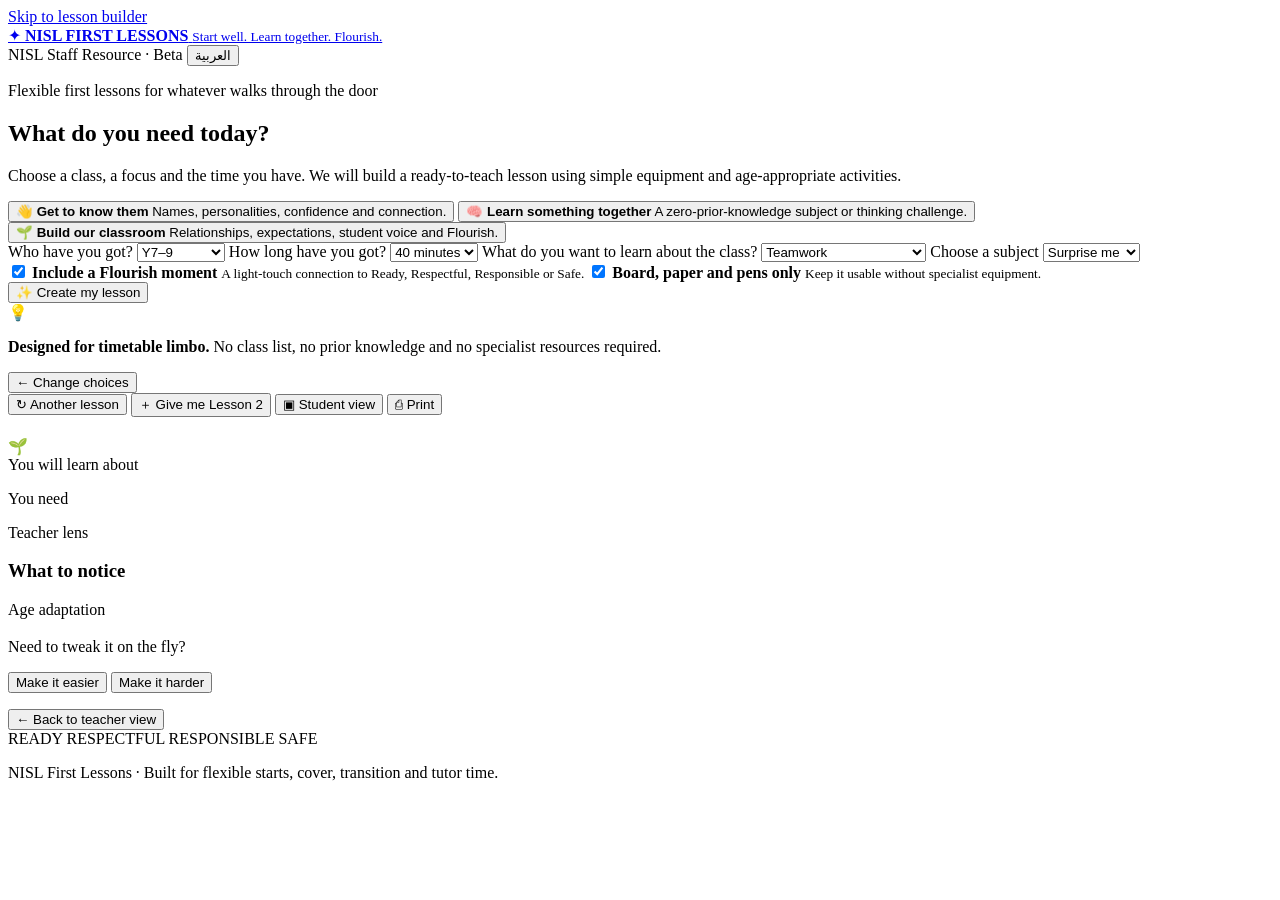
==== index.html @ 412b0eb3 "Build NISL First Lessons MVP shell" ====
<!doctype html>
<html lang="en" dir="ltr">
<head>
  <meta charset="utf-8" />
  <meta name="viewport" content="width=device-width, initial-scale=1" />
  <meta name="theme-color" content="#0b5a36" />
  <meta name="description" content="NISL First Lessons: flexible, age-differentiated icebreakers, subject challenges and Flourish classroom culture activities." />
  <title>NISL First Lessons</title>
  <link rel="stylesheet" href="styles.css" />
</head>
<body>
  <a class="skip-link" href="#main">Skip to lesson builder</a>

  <header class="site-header">
    <div class="rainbow-strip" aria-hidden="true"></div>
    <div class="header-inner">
      <a href="#" class="brand" aria-label="NISL First Lessons home">
        <span class="brand-mark" aria-hidden="true">
          <span class="brand-tree">✦</span>
        </span>
        <span class="brand-copy">
          <strong>NISL FIRST LESSONS</strong>
          <small data-i18n="brandTag">Start well. Learn together. Flourish.</small>
        </span>
      </a>
      <div class="header-actions">
        <span class="beta-pill" data-i18n="beta">NISL Staff Resource · Beta</span>
        <button class="language-toggle" id="languageToggle" type="button" aria-label="Switch language">
          <span class="language-en">العربية</span>
          <span class="language-ar" hidden>English</span>
        </button>
      </div>
    </div>
  </header>

  <main id="main">
    <section class="hero" id="builder">
      <div class="hero-copy">
        <p class="eyebrow" data-i18n="eyebrow">Flexible first lessons for whatever walks through the door</p>
        <h1 data-i18n="heroTitle">What do you need today?</h1>
        <p class="hero-intro" data-i18n="heroIntro">Choose a class, a focus and the time you have. We will build a ready-to-teach lesson using simple equipment and age-appropriate activities.</p>
      </div>

      <div class="pathway-grid" role="group" aria-label="Lesson pathway">
        <button class="pathway-card active" type="button" data-pathway="know">
          <span class="pathway-icon" aria-hidden="true">👋</span>
          <strong data-i18n="pathKnowTitle">Get to know them</strong>
          <span data-i18n="pathKnowText">Names, personalities, confidence and connection.</span>
        </button>
        <button class="pathway-card" type="button" data-pathway="learn">
          <span class="pathway-icon" aria-hidden="true">🧠</span>
          <strong data-i18n="pathLearnTitle">Learn something together</strong>
          <span data-i18n="pathLearnText">A zero-prior-knowledge subject or thinking challenge.</span>
        </button>
        <button class="pathway-card" type="button" data-pathway="culture">
          <span class="pathway-icon" aria-hidden="true">🌱</span>
          <strong data-i18n="pathCultureTitle">Build our classroom</strong>
          <span data-i18n="pathCultureText">Relationships, expectations, student voice and Flourish.</span>
        </button>
      </div>

      <form class="builder-card" id="lessonForm">
        <input type="hidden" id="pathway" value="know" />
        <div class="form-grid">
          <label class="field">
            <span data-i18n="ageLabel">Who have you got?</span>
            <select id="age" required>
              <option value="eyfs">KG / EYFS</option>
              <option value="y1-2">Y1–2</option>
              <option value="y3-4">Y3–4</option>
              <option value="y5-6">Y5–6</option>
              <option value="y7-9" selected>Y7–9</option>
              <option value="y10-12">Y10–12</option>
            </select>
          </label>

          <label class="field">
            <span data-i18n="timeLabel">How long have you got?</span>
            <select id="duration" required>
              <option value="20">20 <span data-i18n="minutes">minutes</span></option>
              <option value="40" selected>40 <span data-i18n="minutes">minutes</span></option>
              <option value="60">60 <span data-i18n="minutes">minutes</span></option>
              <option value="80">80 <span data-i18n="minutes">minutes</span></option>
            </select>
          </label>

          <label class="field" id="focusField">
            <span data-i18n="focusLabel">What do you want to learn about the class?</span>
            <select id="focus">
              <option value="names" data-i18n-option="focusNames">Names</option>
              <option value="personalities" data-i18n-option="focusPersonalities">Personalities</option>
              <option value="confidence" data-i18n-option="focusConfidence">Confidence</option>
              <option value="teamwork" data-i18n-option="focusTeamwork" selected>Teamwork</option>
              <option value="communication" data-i18n-option="focusCommunication">Communication</option>
              <option value="subject-confidence" data-i18n-option="focusSubjectConfidence">Subject confidence</option>
              <option value="creativity" data-i18n-option="focusCreativity">Creativity</option>
              <option value="expectations" data-i18n-option="focusExpectations">Classroom expectations</option>
            </select>
          </label>

          <label class="field hidden" id="subjectField">
            <span data-i18n="subjectLabel">Choose a subject</span>
            <select id="subject">
              <option value="surprise" data-i18n-option="subjectSurprise">Surprise me</option>
              <option value="english">English</option>
              <option value="maths">Maths</option>
              <option value="science">Science</option>
              <option value="humanities">Humanities</option>
              <option value="computing">Computing</option>
              <option value="languages">Languages</option>
              <option value="art">Art & Design</option>
              <option value="pe">PE</option>
            </select>
          </label>
        </div>

        <div class="builder-options">
          <label class="check-option">
            <input type="checkbox" id="flourishToggle" checked />
            <span>
              <strong data-i18n="flourishLabel">Include a Flourish moment</strong>
              <small data-i18n="flourishHelp">A light-touch connection to Ready, Respectful, Responsible or Safe.</small>
            </span>
          </label>
          <label class="check-option">
            <input type="checkbox" id="lowPrepToggle" checked />
            <span>
              <strong data-i18n="lowPrepLabel">Board, paper and pens only</strong>
              <small data-i18n="lowPrepHelp">Keep it usable without specialist equipment.</small>
            </span>
          </label>
        </div>

        <button class="primary-button generate-button" type="submit">
          <span aria-hidden="true">✨</span>
          <span data-i18n="createLesson">Create my lesson</span>
        </button>
      </form>

      <div class="quick-note">
        <span aria-hidden="true">💡</span>
        <p data-i18n="quickNote"><strong>Designed for timetable limbo.</strong> No class list, no prior knowledge and no specialist resources required.</p>
      </div>
    </section>

    <section class="result-section hidden" id="resultSection" aria-live="polite">
      <div class="result-toolbar no-print">
        <button type="button" class="ghost-button" id="backToBuilder">← <span data-i18n="changeChoices">Change choices</span></button>
        <div class="toolbar-actions">
          <button type="button" class="ghost-button" id="newLesson">↻ <span data-i18n="anotherLesson">Another lesson</span></button>
          <button type="button" class="ghost-button" id="lessonTwo">＋ <span data-i18n="lessonTwo">Give me Lesson 2</span></button>
          <button type="button" class="ghost-button" id="studentView">▣ <span data-i18n="studentView">Student view</span></button>
          <button type="button" class="ghost-button" id="printLesson">⎙ <span data-i18n="print">Print</span></button>
        </div>
      </div>

      <article class="lesson-sheet" id="lessonSheet">
        <header class="lesson-header">
          <div>
            <p class="lesson-kicker" id="lessonKicker"></p>
            <h2 id="lessonTitle"></h2>
            <p class="lesson-summary" id="lessonSummary"></p>
          </div>
          <div class="lesson-badge" aria-hidden="true">🌱</div>
        </header>

        <div class="lesson-meta" id="lessonMeta"></div>

        <section class="teacher-overview">
          <div>
            <span class="mini-label" data-i18n="learnAbout">You will learn about</span>
            <p id="lessonLearning"></p>
          </div>
          <div>
            <span class="mini-label" data-i18n="youNeed">You need</span>
            <p id="lessonEquipment"></p>
          </div>
        </section>

        <div class="lesson-stages" id="lessonStages"></div>

        <section class="adaptation-panel no-student-view" id="adaptationPanel">
          <div>
            <span class="mini-label" data-i18n="teacherLens">Teacher lens</span>
            <h3 data-i18n="whatToNotice">What to notice</h3>
            <p id="teacherLens"></p>
          </div>
          <div>
            <span class="mini-label" data-i18n="ageAdaptation">Age adaptation</span>
            <h3 id="ageAdaptationTitle"></h3>
            <p id="ageAdaptation"></p>
          </div>
        </section>

        <section class="adjust-panel no-print no-student-view">
          <p data-i18n="adjustPrompt">Need to tweak it on the fly?</p>
          <div>
            <button type="button" class="small-button" id="simplifyLesson" data-i18n="makeEasier">Make it easier</button>
            <button type="button" class="small-button" id="stretchLesson" data-i18n="makeHarder">Make it harder</button>
          </div>
          <p class="adjust-note hidden" id="adjustNote"></p>
        </section>
      </article>

      <button type="button" class="exit-student-view hidden no-print" id="exitStudentView">← <span data-i18n="teacherView">Back to teacher view</span></button>
    </section>
  </main>

  <footer class="site-footer no-print">
    <div class="footer-values" aria-label="Flourish values">
      <span class="ready">READY</span>
      <span class="respectful">RESPECTFUL</span>
      <span class="responsible">RESPONSIBLE</span>
      <span class="safe">SAFE</span>
    </div>
    <p>NISL First Lessons · <span data-i18n="footerText">Built for flexible starts, cover, transition and tutor time.</span></p>
  </footer>

  <script src="activities.js"></script>
  <script src="app.js"></script>
</body>
</html>
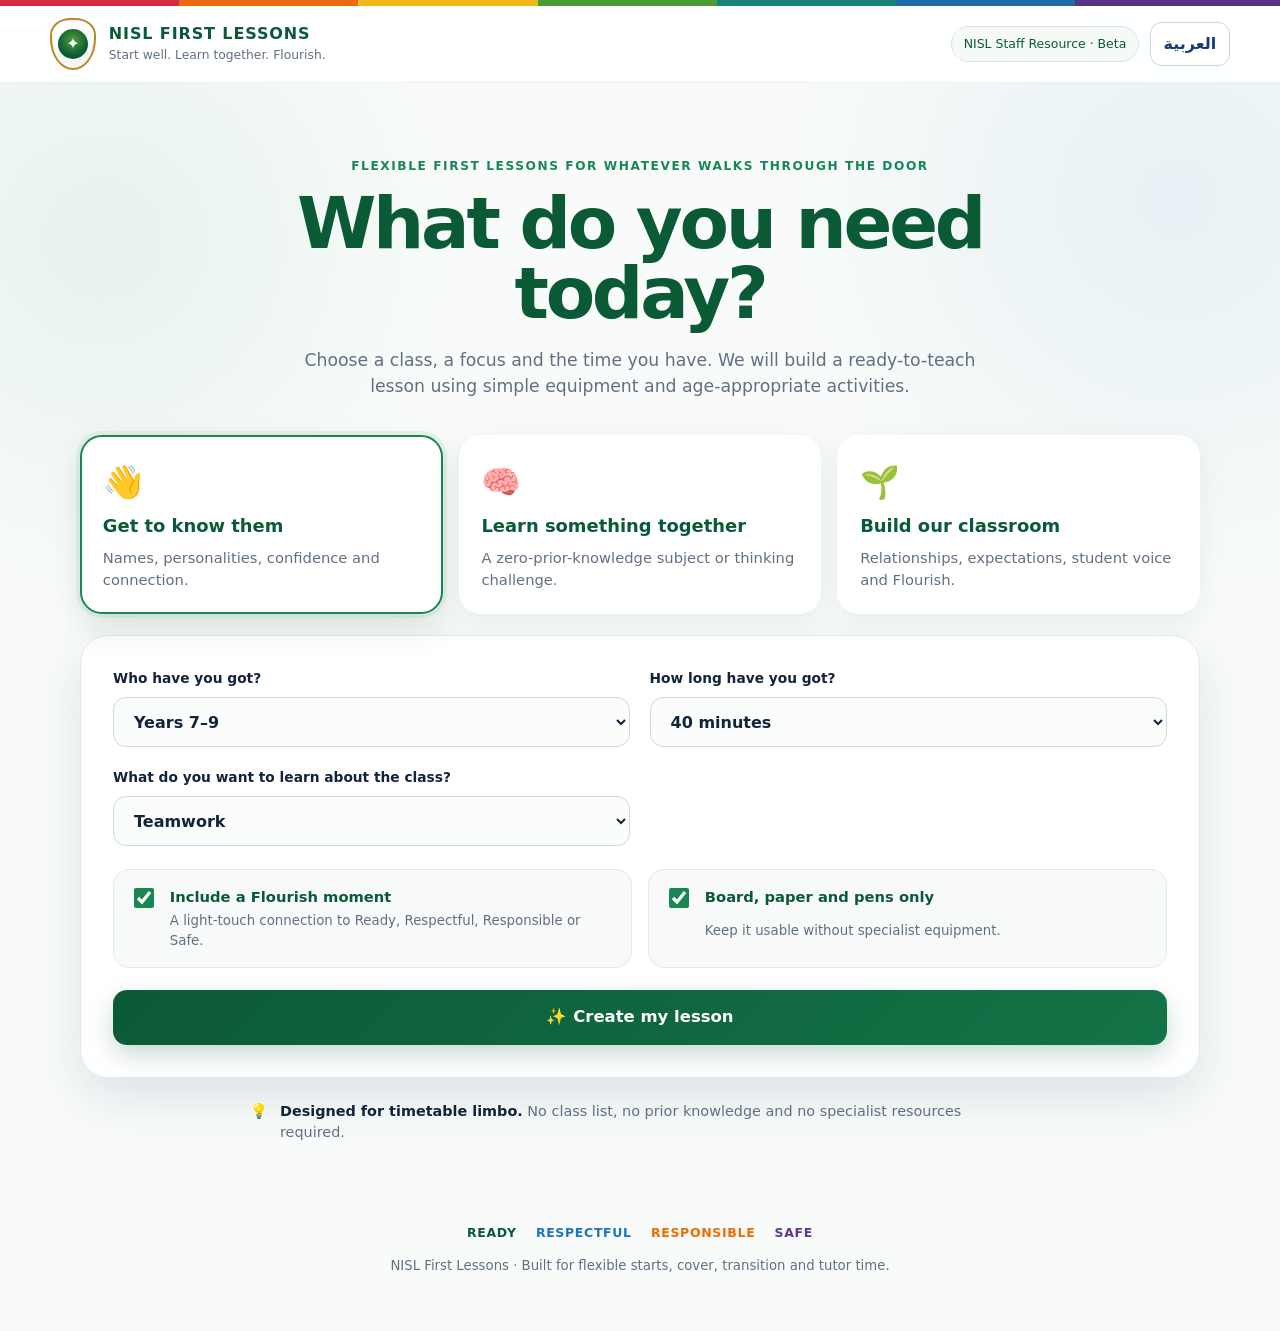
==== commit 9909c025: "Load expanded activity bank and tidy lesson builder markup" ====
--- a/index.html
+++ b/index.html
@@ -15,9 +15,7 @@
     <div class="rainbow-strip" aria-hidden="true"></div>
     <div class="header-inner">
       <a href="#" class="brand" aria-label="NISL First Lessons home">
-        <span class="brand-mark" aria-hidden="true">
-          <span class="brand-tree">✦</span>
-        </span>
+        <span class="brand-mark" aria-hidden="true"><span class="brand-tree">✦</span></span>
         <span class="brand-copy">
           <strong>NISL FIRST LESSONS</strong>
           <small data-i18n="brandTag">Start well. Learn together. Flourish.</small>
@@ -77,10 +75,10 @@
           <label class="field">
             <span data-i18n="timeLabel">How long have you got?</span>
             <select id="duration" required>
-              <option value="20">20 <span data-i18n="minutes">minutes</span></option>
-              <option value="40" selected>40 <span data-i18n="minutes">minutes</span></option>
-              <option value="60">60 <span data-i18n="minutes">minutes</span></option>
-              <option value="80">80 <span data-i18n="minutes">minutes</span></option>
+              <option value="20">20 minutes</option>
+              <option value="40" selected>40 minutes</option>
+              <option value="60">60 minutes</option>
+              <option value="80">80 minutes</option>
             </select>
           </label>
 
@@ -217,6 +215,7 @@
   </footer>
 
   <script src="activities.js"></script>
+  <script src="activities-extra.js"></script>
   <script src="app.js"></script>
 </body>
 </html>
--- a/styles.css
+++ b/styles.css
@@ -0,0 +1,491 @@
+:root {
+  --ink: #13243a;
+  --muted: #607083;
+  --paper: #ffffff;
+  --wash: #f4f8f5;
+  --green: #0b5a36;
+  --green-2: #198754;
+  --navy: #173b70;
+  --blue: #1d75bd;
+  --amber: #e7a614;
+  --orange: #ef6c00;
+  --red: #d73a49;
+  --purple: #62388d;
+  --safe: #5c3a91;
+  --line: #dce7df;
+  --shadow: 0 20px 50px rgba(23, 59, 112, 0.12);
+  --radius: 22px;
+}
+
+* { box-sizing: border-box; }
+html { scroll-behavior: smooth; }
+body {
+  margin: 0;
+  font-family: Inter, ui-sans-serif, system-ui, -apple-system, BlinkMacSystemFont, "Segoe UI", Arial, sans-serif;
+  color: var(--ink);
+  background:
+    radial-gradient(circle at 8% 18%, rgba(25,135,84,.08), transparent 22rem),
+    radial-gradient(circle at 92% 15%, rgba(29,117,189,.08), transparent 25rem),
+    #f8fbf9;
+  line-height: 1.5;
+}
+
+body[dir="rtl"] {
+  font-family: Tahoma, Arial, sans-serif;
+}
+
+button, select, input { font: inherit; }
+button { cursor: pointer; }
+button:focus-visible, select:focus-visible, input:focus-visible, a:focus-visible {
+  outline: 4px solid rgba(29,117,189,.28);
+  outline-offset: 3px;
+}
+
+.skip-link {
+  position: absolute;
+  left: -9999px;
+  top: 0;
+  z-index: 100;
+  background: var(--navy);
+  color: white;
+  padding: .8rem 1rem;
+  border-radius: 0 0 10px 0;
+}
+.skip-link:focus { left: 0; }
+
+.hidden { display: none !important; }
+
+.site-header {
+  background: rgba(255,255,255,.94);
+  backdrop-filter: blur(14px);
+  position: sticky;
+  top: 0;
+  z-index: 20;
+  border-bottom: 1px solid rgba(11,90,54,.08);
+}
+
+.rainbow-strip {
+  height: 6px;
+  background: linear-gradient(90deg,
+    #d72845 0 14%, #ed6a13 14% 28%, #efb819 28% 42%,
+    #4b9c34 42% 56%, #188477 56% 70%, #1e6baa 70% 84%, #573486 84% 100%);
+}
+
+.header-inner {
+  width: min(1180px, calc(100% - 2rem));
+  margin: 0 auto;
+  min-height: 76px;
+  display: flex;
+  align-items: center;
+  justify-content: space-between;
+  gap: 1rem;
+}
+
+.brand {
+  display: flex;
+  align-items: center;
+  gap: .8rem;
+  color: inherit;
+  text-decoration: none;
+}
+.brand-mark {
+  width: 46px;
+  height: 52px;
+  display: grid;
+  place-items: center;
+  border: 2px solid #b88a2c;
+  border-radius: 45% 45% 50% 50% / 32% 32% 60% 60%;
+  background: white;
+  box-shadow: inset 0 -8px 0 rgba(11,90,54,.05);
+}
+.brand-tree {
+  width: 30px;
+  height: 30px;
+  display: grid;
+  place-items: center;
+  border-radius: 50%;
+  color: white;
+  background: radial-gradient(circle at 50% 38%, #4f9f38, #0b5a36 65%);
+  font-size: 1rem;
+}
+.brand-copy { display: grid; line-height: 1.05; }
+.brand-copy strong { color: var(--green); letter-spacing: .055em; font-size: 1rem; }
+.brand-copy small { color: var(--muted); margin-top: .35rem; font-size: .77rem; }
+
+.header-actions { display: flex; align-items: center; gap: .7rem; }
+.beta-pill {
+  border: 1px solid #d9e6de;
+  padding: .45rem .7rem;
+  border-radius: 999px;
+  color: var(--green);
+  font-size: .78rem;
+  background: #f5faf7;
+}
+.language-toggle {
+  border: 1px solid #cad9d0;
+  background: white;
+  color: var(--navy);
+  padding: .55rem .8rem;
+  border-radius: 12px;
+  font-weight: 700;
+}
+.language-toggle:hover { background: #f3f7fb; }
+
+main { min-height: 75vh; }
+.hero {
+  width: min(1120px, calc(100% - 2rem));
+  margin: 0 auto;
+  padding: 4.6rem 0 3rem;
+}
+.hero-copy { max-width: 790px; margin: 0 auto 2.2rem; text-align: center; }
+.eyebrow {
+  margin: 0 0 .8rem;
+  text-transform: uppercase;
+  letter-spacing: .13em;
+  color: var(--green-2);
+  font-size: .76rem;
+  font-weight: 800;
+}
+.hero h1 {
+  margin: 0;
+  color: var(--green);
+  font-size: clamp(2.2rem, 6vw, 4.5rem);
+  line-height: .98;
+  letter-spacing: -.045em;
+}
+.hero-intro {
+  color: var(--muted);
+  font-size: 1.08rem;
+  max-width: 710px;
+  margin: 1.2rem auto 0;
+}
+
+.pathway-grid {
+  display: grid;
+  grid-template-columns: repeat(3, 1fr);
+  gap: 1rem;
+  margin: 2rem 0 1.3rem;
+}
+.pathway-card {
+  border: 2px solid transparent;
+  background: white;
+  border-radius: var(--radius);
+  padding: 1.3rem;
+  text-align: left;
+  min-height: 170px;
+  box-shadow: 0 8px 28px rgba(12,66,39,.07);
+  display: grid;
+  align-content: start;
+  gap: .45rem;
+  transition: transform .18s ease, border-color .18s ease, box-shadow .18s ease;
+}
+body[dir="rtl"] .pathway-card { text-align: right; }
+.pathway-card:hover { transform: translateY(-3px); box-shadow: 0 14px 32px rgba(12,66,39,.12); }
+.pathway-card.active { border-color: var(--green-2); box-shadow: 0 0 0 4px rgba(25,135,84,.08), 0 14px 32px rgba(12,66,39,.12); }
+.pathway-icon { font-size: 2rem; }
+.pathway-card strong { color: var(--green); font-size: 1.12rem; }
+.pathway-card span:last-child { color: var(--muted); font-size: .92rem; }
+
+.builder-card {
+  background: rgba(255,255,255,.97);
+  border: 1px solid #dfebe3;
+  border-radius: 28px;
+  padding: clamp(1.2rem, 3vw, 2rem);
+  box-shadow: var(--shadow);
+}
+.form-grid {
+  display: grid;
+  grid-template-columns: repeat(2, minmax(0, 1fr));
+  gap: 1.2rem;
+}
+.field { display: grid; gap: .55rem; color: var(--ink); font-weight: 760; }
+.field span { font-size: .86rem; }
+.field select {
+  width: 100%;
+  border: 1px solid #ccdcd2;
+  background: #fbfdfc;
+  padding: .85rem 1rem;
+  border-radius: 13px;
+  color: var(--ink);
+  min-height: 49px;
+}
+.builder-options {
+  display: grid;
+  grid-template-columns: repeat(2, 1fr);
+  gap: 1rem;
+  margin: 1.4rem 0;
+}
+.check-option {
+  display: flex;
+  gap: .8rem;
+  padding: 1rem;
+  border-radius: 16px;
+  background: #f7faf8;
+  border: 1px solid #e1ebe5;
+}
+.check-option input { width: 20px; height: 20px; accent-color: var(--green-2); margin-top: .15rem; flex: 0 0 auto; }
+.check-option span { display: grid; gap: .2rem; }
+.check-option strong { color: var(--green); font-size: .92rem; }
+.check-option small { color: var(--muted); }
+
+.primary-button {
+  border: 0;
+  background: linear-gradient(135deg, var(--green), #147347);
+  color: white;
+  padding: .95rem 1.25rem;
+  border-radius: 14px;
+  font-weight: 820;
+  box-shadow: 0 10px 25px rgba(11,90,54,.22);
+}
+.primary-button:hover { filter: brightness(1.06); transform: translateY(-1px); }
+.generate-button { width: 100%; font-size: 1.03rem; }
+
+.quick-note {
+  display: flex;
+  gap: .75rem;
+  align-items: flex-start;
+  max-width: 780px;
+  margin: 1.4rem auto 0;
+  color: var(--muted);
+  font-size: .9rem;
+}
+.quick-note p { margin: 0; }
+.quick-note strong { color: var(--ink); }
+
+.result-section {
+  width: min(1120px, calc(100% - 2rem));
+  margin: 0 auto;
+  padding: 2rem 0 4rem;
+}
+.result-toolbar {
+  display: flex;
+  justify-content: space-between;
+  gap: 1rem;
+  align-items: center;
+  margin-bottom: 1rem;
+  flex-wrap: wrap;
+}
+.toolbar-actions { display: flex; flex-wrap: wrap; gap: .55rem; }
+.ghost-button, .small-button {
+  border: 1px solid #cad9d0;
+  background: white;
+  color: var(--navy);
+  border-radius: 11px;
+  padding: .62rem .8rem;
+  font-weight: 730;
+}
+.ghost-button:hover, .small-button:hover { background: #f5f8f6; border-color: #a7c1b0; }
+
+.lesson-sheet {
+  background: white;
+  border: 1px solid #dfebe3;
+  border-radius: 28px;
+  overflow: hidden;
+  box-shadow: var(--shadow);
+}
+.lesson-sheet::before {
+  content: "";
+  display: block;
+  height: 8px;
+  background: linear-gradient(90deg,
+    #d72845 0 14%, #ed6a13 14% 28%, #efb819 28% 42%,
+    #4b9c34 42% 56%, #188477 56% 70%, #1e6baa 70% 84%, #573486 84% 100%);
+}
+.lesson-header {
+  display: flex;
+  justify-content: space-between;
+  gap: 1.2rem;
+  padding: clamp(1.4rem, 4vw, 2.5rem);
+  background: linear-gradient(135deg, #f7fbf8, #fff);
+  border-bottom: 1px solid #e4ece7;
+}
+.lesson-kicker {
+  margin: 0 0 .45rem;
+  color: var(--green-2);
+  text-transform: uppercase;
+  font-size: .75rem;
+  letter-spacing: .12em;
+  font-weight: 850;
+}
+.lesson-header h2 {
+  color: var(--green);
+  margin: 0;
+  font-size: clamp(2rem, 5vw, 3.7rem);
+  line-height: 1.02;
+  letter-spacing: -.035em;
+}
+.lesson-summary { color: var(--muted); max-width: 720px; margin: .8rem 0 0; font-size: 1.02rem; }
+.lesson-badge {
+  width: 66px;
+  height: 66px;
+  flex: 0 0 auto;
+  display: grid;
+  place-items: center;
+  background: #eaf5ee;
+  border-radius: 50%;
+  font-size: 2rem;
+}
+.lesson-meta {
+  display: flex;
+  gap: .55rem;
+  flex-wrap: wrap;
+  padding: 1rem clamp(1.4rem, 4vw, 2.5rem) 0;
+}
+.meta-pill {
+  border-radius: 999px;
+  background: #eef5f0;
+  color: var(--green);
+  padding: .42rem .68rem;
+  font-size: .8rem;
+  font-weight: 760;
+}
+.teacher-overview {
+  display: grid;
+  grid-template-columns: 1.2fr 1fr;
+  gap: 1rem;
+  padding: 1.25rem clamp(1.4rem, 4vw, 2.5rem);
+}
+.teacher-overview > div {
+  border: 1px solid #e0e9e3;
+  border-radius: 16px;
+  padding: 1rem;
+  background: #fbfdfc;
+}
+.mini-label {
+  display: block;
+  text-transform: uppercase;
+  color: var(--green-2);
+  letter-spacing: .1em;
+  font-size: .69rem;
+  font-weight: 850;
+  margin-bottom: .35rem;
+}
+.teacher-overview p { margin: 0; }
+
+.lesson-stages {
+  padding: .4rem clamp(1.4rem, 4vw, 2.5rem) 1.5rem;
+  display: grid;
+  gap: .85rem;
+}
+.stage-card {
+  border-radius: 18px;
+  border: 1px solid #dfe8e2;
+  padding: 1.1rem;
+  display: grid;
+  grid-template-columns: 78px 1fr;
+  gap: 1rem;
+  background: white;
+}
+.stage-time {
+  border-radius: 13px;
+  padding: .65rem .55rem;
+  background: var(--navy);
+  color: white;
+  text-align: center;
+  align-self: start;
+}
+.stage-time strong { display: block; font-size: 1.25rem; line-height: 1; }
+.stage-time span { font-size: .7rem; opacity: .82; }
+.stage-copy h3 { margin: 0 0 .35rem; color: var(--navy); font-size: 1.1rem; }
+.stage-copy p { margin: 0; color: #32445a; }
+.stage-card.flourish { border-color: #cfe5d5; background: #f4faf6; }
+.stage-card.flourish .stage-time { background: var(--green-2); }
+.stage-card.exit { border-color: #dfd8ef; background: #faf8fd; }
+.stage-card.exit .stage-time { background: var(--purple); }
+
+.adaptation-panel {
+  margin: 0 clamp(1.4rem, 4vw, 2.5rem) 1.3rem;
+  display: grid;
+  grid-template-columns: repeat(2, 1fr);
+  border-radius: 18px;
+  overflow: hidden;
+  border: 1px solid #dde7e1;
+}
+.adaptation-panel > div { padding: 1.1rem; }
+.adaptation-panel > div:first-child { background: #f3f8f5; }
+.adaptation-panel > div:last-child { background: #f5f7fb; }
+.adaptation-panel h3 { margin: 0 0 .35rem; color: var(--green); }
+.adaptation-panel p { margin: 0; color: var(--muted); }
+
+.adjust-panel {
+  margin: 0 clamp(1.4rem, 4vw, 2.5rem) 2rem;
+  border: 1px dashed #b9cec0;
+  border-radius: 15px;
+  padding: 1rem;
+  display: flex;
+  flex-wrap: wrap;
+  gap: .75rem;
+  align-items: center;
+  justify-content: space-between;
+}
+.adjust-panel p { margin: 0; color: var(--muted); }
+.adjust-panel > div { display: flex; gap: .5rem; }
+.adjust-note { flex-basis: 100%; color: var(--green) !important; font-weight: 690; }
+
+.student-mode .no-student-view { display: none !important; }
+.student-mode .lesson-header { min-height: 220px; align-items: center; }
+.student-mode .lesson-header h2 { font-size: clamp(2.5rem, 8vw, 5.8rem); }
+.student-mode .lesson-summary { font-size: 1.25rem; }
+.student-mode .teacher-overview { display: none; }
+.student-mode .lesson-meta { justify-content: center; }
+.student-mode .stage-card { grid-template-columns: 96px 1fr; padding: 1.5rem; }
+.student-mode .stage-copy h3 { font-size: 1.5rem; }
+.student-mode .stage-copy p { font-size: 1.15rem; }
+.exit-student-view { margin: 1rem auto 0; display: block; }
+
+.site-footer {
+  padding: 2rem 1rem 2.6rem;
+  text-align: center;
+  color: var(--muted);
+}
+.footer-values {
+  display: flex;
+  justify-content: center;
+  gap: 1.2rem;
+  flex-wrap: wrap;
+  font-size: .78rem;
+  font-weight: 900;
+  letter-spacing: .055em;
+}
+.ready { color: var(--green); }
+.respectful { color: var(--blue); }
+.responsible { color: var(--orange); }
+.safe { color: var(--purple); }
+.site-footer p { font-size: .83rem; }
+
+@media (max-width: 840px) {
+  .beta-pill { display: none; }
+  .pathway-grid { grid-template-columns: 1fr; }
+  .pathway-card { min-height: 0; grid-template-columns: auto 1fr; align-items: center; }
+  .pathway-card .pathway-icon { grid-row: span 2; }
+  .form-grid, .builder-options, .teacher-overview, .adaptation-panel { grid-template-columns: 1fr; }
+  .lesson-header { align-items: flex-start; }
+  .result-toolbar { align-items: stretch; }
+  .toolbar-actions { width: 100%; }
+}
+
+@media (max-width: 560px) {
+  .header-inner { width: min(100% - 1rem, 1180px); min-height: 68px; }
+  .brand-copy small { display: none; }
+  .brand-copy strong { font-size: .88rem; }
+  .brand-mark { width: 40px; height: 46px; }
+  .hero { width: min(100% - 1rem, 1120px); padding-top: 2.8rem; }
+  .builder-card { border-radius: 20px; }
+  .result-section { width: min(100% - .75rem, 1120px); }
+  .lesson-sheet { border-radius: 20px; }
+  .stage-card { grid-template-columns: 62px 1fr; gap: .75rem; }
+  .stage-time strong { font-size: 1rem; }
+  .ghost-button { flex: 1; }
+}
+
+@media print {
+  body { background: white; }
+  .no-print, .site-header, .site-footer { display: none !important; }
+  .result-section { width: 100%; padding: 0; }
+  .lesson-sheet { box-shadow: none; border: 0; border-radius: 0; }
+  .lesson-sheet::before { height: 5px; }
+  .lesson-header { padding: 1rem 0; }
+  .lesson-meta, .teacher-overview, .lesson-stages { padding-left: 0; padding-right: 0; }
+  .adaptation-panel { margin-left: 0; margin-right: 0; }
+  .stage-card { break-inside: avoid; }
+}
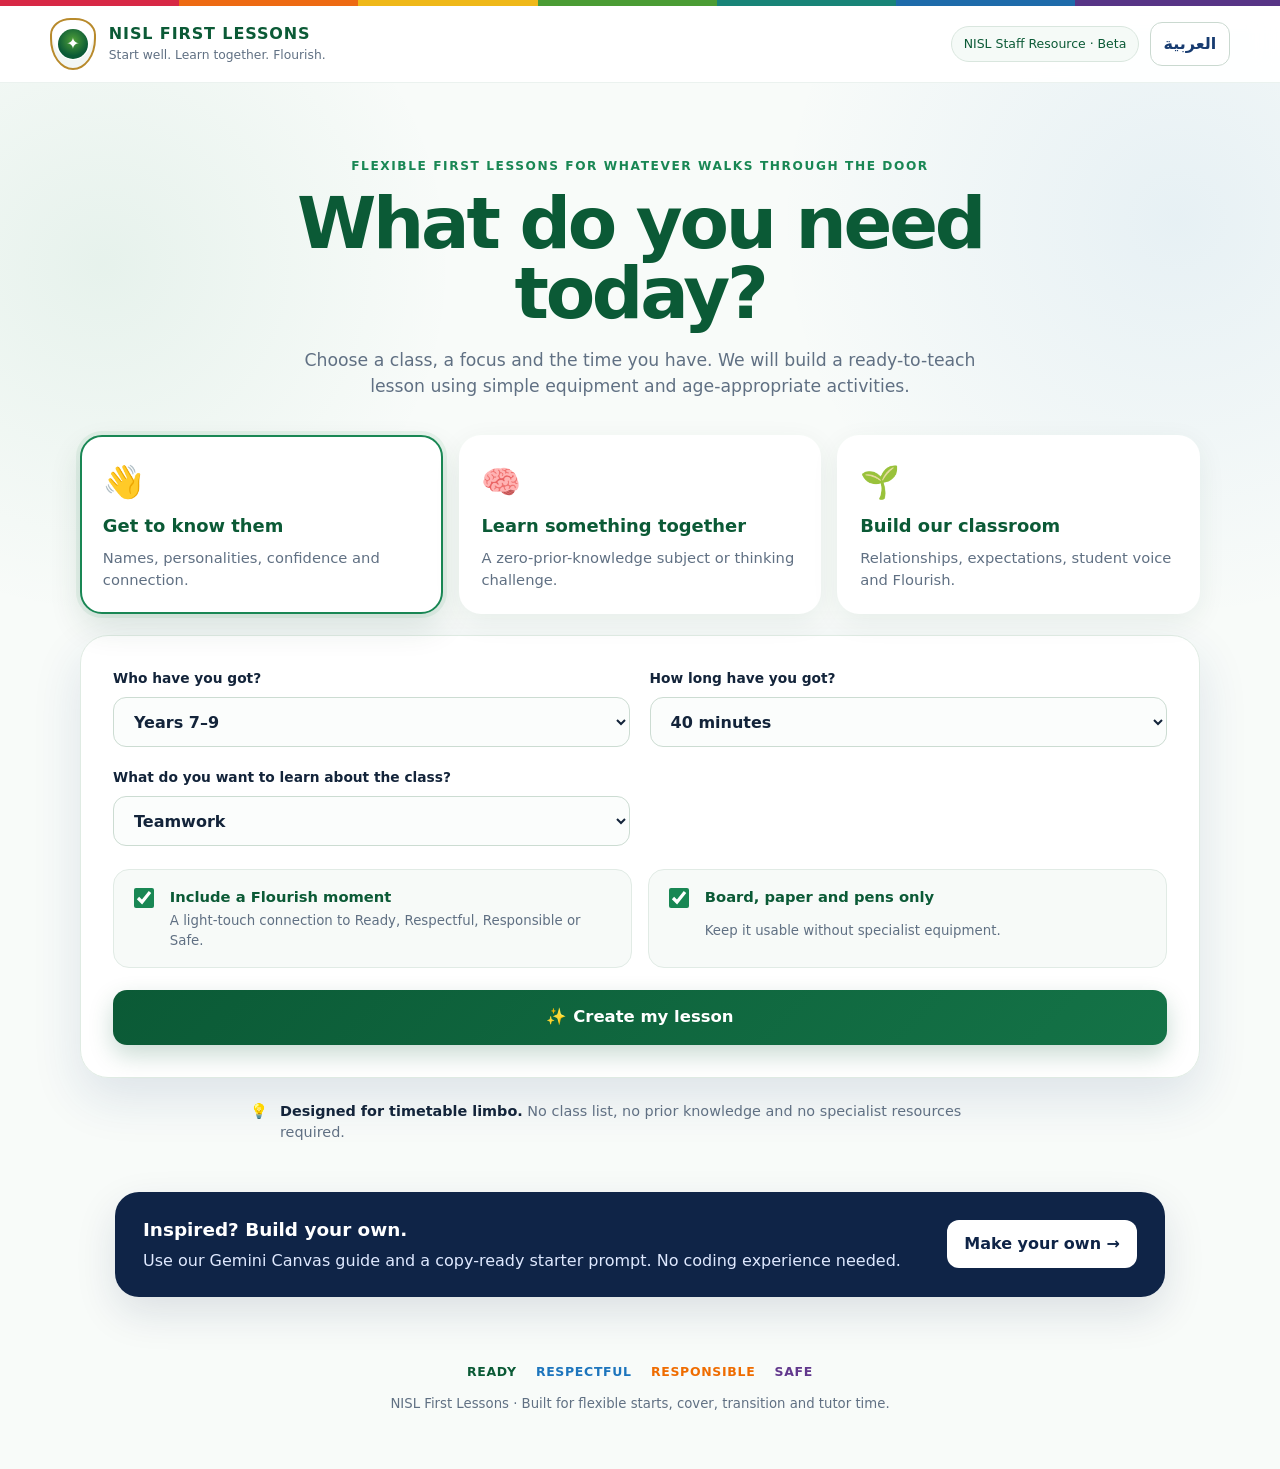
==== commit 83414b28: "Link Gemini Canvas guide from First Lessons" ====
--- a/index.html
+++ b/index.html
@@ -7,6 +7,10 @@
   <meta name="description" content="NISL First Lessons: flexible, age-differentiated icebreakers, subject challenges and Flourish classroom culture activities." />
   <title>NISL First Lessons</title>
   <link rel="stylesheet" href="styles.css" />
+  <style>
+    .make-own-card{max-width:1050px;margin:0 auto 34px;background:#0f2447;color:#fff;border-radius:24px;padding:24px 28px;display:flex;align-items:center;justify-content:space-between;gap:24px;box-shadow:0 16px 42px rgba(15,36,71,.12)}
+    .make-own-card strong{display:block;font-size:1.15rem;margin-bottom:5px}.make-own-card p{margin:0;color:#dfe9ff}.make-own-card a{flex:0 0 auto;text-decoration:none;background:#fff;color:#0f2447;font-weight:900;padding:12px 17px;border-radius:12px}.make-own-ar{display:none}html[dir="rtl"] .make-own-en{display:none}html[dir="rtl"] .make-own-ar{display:inline}.make-own-card[dir="rtl"]{text-align:right}@media(max-width:720px){.make-own-card{margin:0 16px 28px;align-items:flex-start;flex-direction:column}.make-own-card a{width:100%;text-align:center}}
+  </style>
 </head>
 <body>
   <a class="skip-link" href="#main">Skip to lesson builder</a>
@@ -204,6 +208,14 @@
     </section>
   </main>
 
+  <aside class="make-own-card no-print">
+    <div>
+      <strong><span class="make-own-en">Inspired? Build your own.</span><span class="make-own-ar">هل ألهمتك الفكرة؟ اصنع أداتك بنفسك.</span></strong>
+      <p><span class="make-own-en">Use our Gemini Canvas guide and a copy-ready starter prompt. No coding experience needed.</span><span class="make-own-ar">استخدم دليل Gemini Canvas والطلب الجاهز للنسخ. لا تحتاج إلى خبرة في البرمجة.</span></p>
+    </div>
+    <a href="make-your-own.html"><span class="make-own-en">Make your own →</span><span class="make-own-ar">اصنع أداتك ←</span></a>
+  </aside>
+
   <footer class="site-footer no-print">
     <div class="footer-values" aria-label="Flourish values">
       <span class="ready">READY</span>
@@ -216,6 +228,7 @@
 
   <script src="activities.js"></script>
   <script src="activities-extra.js"></script>
+  <script src="activity-patches.js"></script>
   <script src="app.js"></script>
 </body>
 </html>
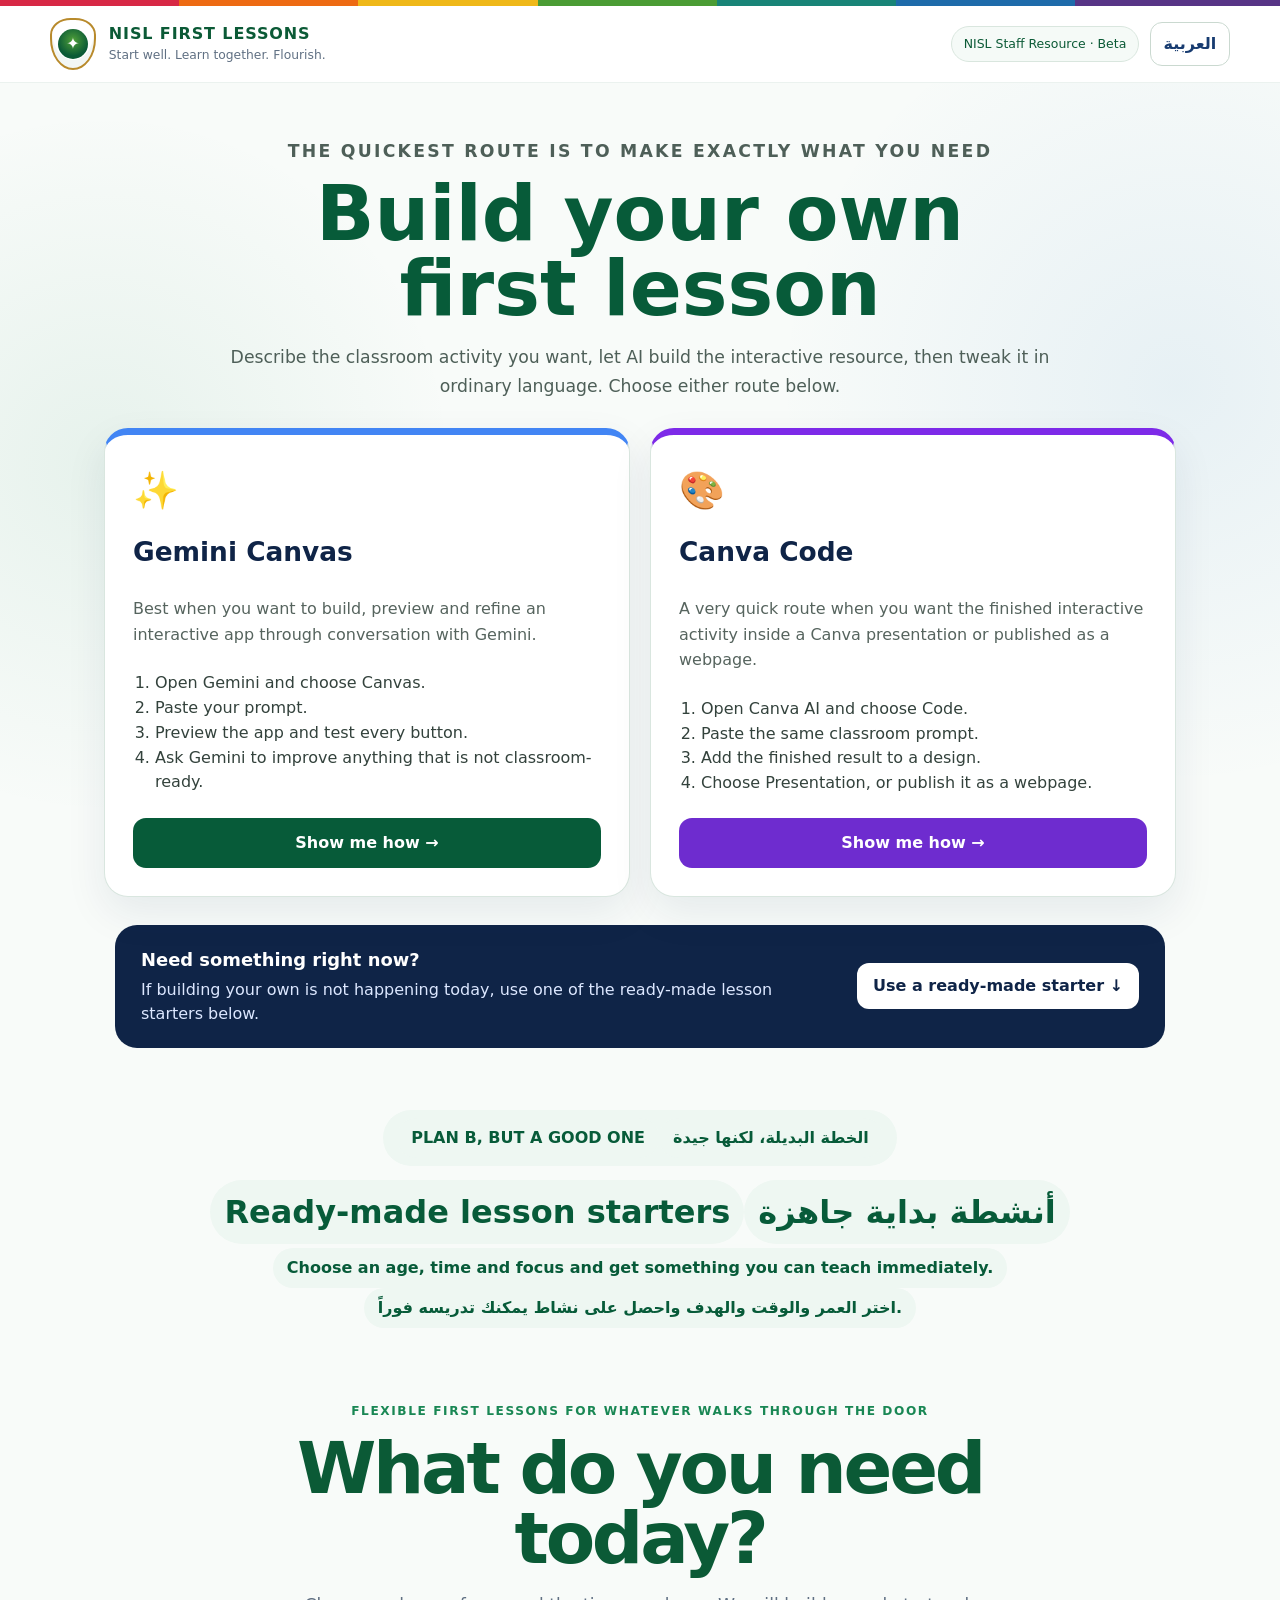
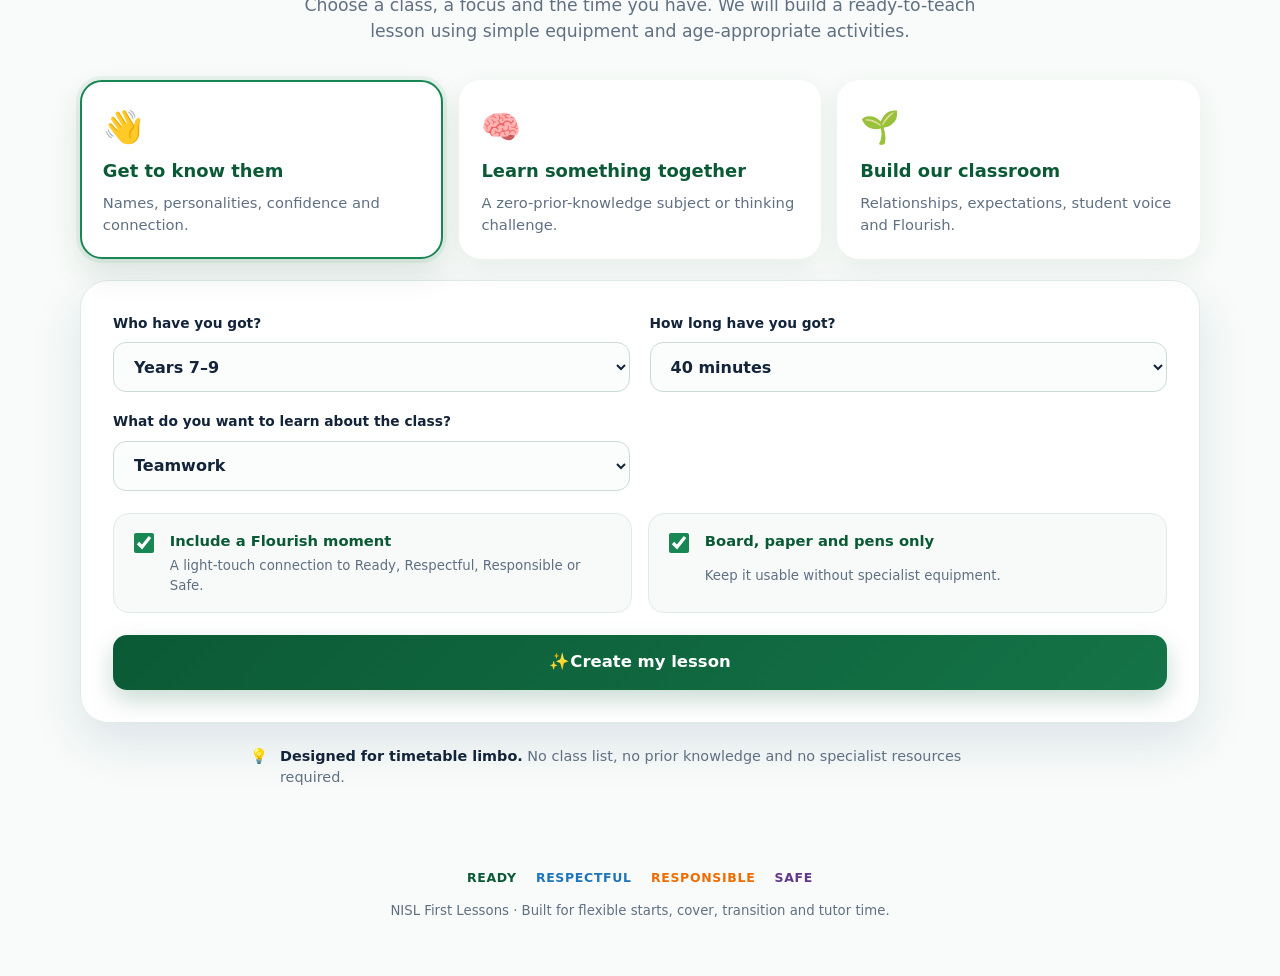
==== commit 2472e084: "Prioritise make-your-own routes on homepage" ====
--- a/index.html
+++ b/index.html
@@ -4,16 +4,15 @@
   <meta charset="utf-8" />
   <meta name="viewport" content="width=device-width, initial-scale=1" />
   <meta name="theme-color" content="#0b5a36" />
-  <meta name="description" content="NISL First Lessons: flexible, age-differentiated icebreakers, subject challenges and Flourish classroom culture activities." />
+  <meta name="description" content="NISL First Lessons: build your own interactive classroom resource with Gemini Canvas or Canva Code, or use a ready-made lesson starter." />
   <title>NISL First Lessons</title>
   <link rel="stylesheet" href="styles.css" />
   <style>
-    .make-own-card{max-width:1050px;margin:0 auto 34px;background:#0f2447;color:#fff;border-radius:24px;padding:24px 28px;display:flex;align-items:center;justify-content:space-between;gap:24px;box-shadow:0 16px 42px rgba(15,36,71,.12)}
-    .make-own-card strong{display:block;font-size:1.15rem;margin-bottom:5px}.make-own-card p{margin:0;color:#dfe9ff}.make-own-card a{flex:0 0 auto;text-decoration:none;background:#fff;color:#0f2447;font-weight:900;padding:12px 17px;border-radius:12px}.make-own-ar{display:none}html[dir="rtl"] .make-own-en{display:none}html[dir="rtl"] .make-own-ar{display:inline}.make-own-card[dir="rtl"]{text-align:right}@media(max-width:720px){.make-own-card{margin:0 16px 28px;align-items:flex-start;flex-direction:column}.make-own-card a{width:100%;text-align:center}}
+    .make-first{max-width:1120px;margin:0 auto;padding:54px 24px 18px}.make-first-intro{text-align:center;max-width:820px;margin:0 auto 28px}.make-first-intro .eyebrow{margin-bottom:10px}.make-first-intro h1{font-size:clamp(2.4rem,6vw,4.8rem);line-height:.98;margin:0 0 16px;color:#075b39}.make-first-intro p{font-size:1.08rem;line-height:1.65;color:#4e5f58}.creation-grid{display:grid;grid-template-columns:repeat(2,minmax(0,1fr));gap:20px}.creation-card{background:#fff;border:1px solid #d9e6df;border-radius:24px;padding:28px;box-shadow:0 16px 42px rgba(15,36,71,.08);display:flex;flex-direction:column;min-height:300px}.creation-card.gemini{border-top:7px solid #4285f4}.creation-card.canva{border-top:7px solid #7d2ae8}.creation-icon{font-size:2.3rem;margin-bottom:14px}.creation-card h2{font-size:1.65rem;margin:0 0 8px;color:#0f2447}.creation-card p{line-height:1.6;color:#56645e}.creation-steps{margin:8px 0 22px;padding-left:22px;color:#33423c;line-height:1.55}.creation-card a{margin-top:auto;display:inline-flex;justify-content:center;align-items:center;text-decoration:none;border-radius:13px;padding:13px 16px;font-weight:900;color:#fff;background:#075b39}.creation-card.canva a{background:#6e2ccf}.fallback-strip{max-width:1050px;margin:28px auto 0;background:#0f2447;color:#fff;border-radius:22px;padding:22px 26px;display:flex;align-items:center;justify-content:space-between;gap:20px}.fallback-strip strong{display:block;font-size:1.12rem;margin-bottom:4px}.fallback-strip p{margin:0;color:#dce7ff}.fallback-strip a{flex:0 0 auto;background:#fff;color:#0f2447;text-decoration:none;font-weight:900;padding:11px 16px;border-radius:12px}.bilingual-ar{display:none}html[dir="rtl"] .bilingual-en{display:none}html[dir="rtl"] .bilingual-ar{display:inline}html[dir="rtl"] .creation-steps{padding-left:0;padding-right:22px}.builder-divider{max-width:1050px;margin:44px auto 0;text-align:center;padding:0 24px}.builder-divider span{display:inline-block;background:#eef7f2;color:#075b39;font-weight:900;border-radius:999px;padding:8px 14px}.builder-divider h2{margin:14px 0 4px;color:#0f2447;font-size:2rem}.builder-divider p{margin:0;color:#66736e}@media(max-width:760px){.creation-grid{grid-template-columns:1fr}.fallback-strip{margin:24px 16px 0;flex-direction:column;align-items:flex-start}.fallback-strip a{width:100%;text-align:center}.make-first{padding:34px 16px 12px}}
   </style>
 </head>
 <body>
-  <a class="skip-link" href="#main">Skip to lesson builder</a>
+  <a class="skip-link" href="#make">Skip to main content</a>
 
   <header class="site-header">
     <div class="rainbow-strip" aria-hidden="true"></div>
@@ -35,7 +34,57 @@
     </div>
   </header>
 
-  <main id="main">
+  <main id="make">
+    <section class="make-first">
+      <div class="make-first-intro">
+        <p class="eyebrow"><span class="bilingual-en">The quickest route is to make exactly what you need</span><span class="bilingual-ar">أسرع طريق هو أن تصنع ما تحتاجه بالضبط</span></p>
+        <h1><span class="bilingual-en">Build your own first lesson</span><span class="bilingual-ar">اصنع حصتك الأولى بنفسك</span></h1>
+        <p><span class="bilingual-en">Describe the classroom activity you want, let AI build the interactive resource, then tweak it in ordinary language. Choose either route below.</span><span class="bilingual-ar">صف النشاط الصفي الذي تريده، ودع الذكاء الاصطناعي يبني المورد التفاعلي، ثم حسّنه بلغتك العادية. اختر إحدى الطريقتين أدناه.</span></p>
+      </div>
+
+      <div class="creation-grid">
+        <article class="creation-card gemini">
+          <div class="creation-icon" aria-hidden="true">✨</div>
+          <h2><span class="bilingual-en">Gemini Canvas</span><span class="bilingual-ar">Gemini Canvas</span></h2>
+          <p><span class="bilingual-en">Best when you want to build, preview and refine an interactive app through conversation with Gemini.</span><span class="bilingual-ar">مناسب عندما تريد بناء تطبيق تفاعلي ومعاينته وتحسينه من خلال الحوار مع Gemini.</span></p>
+          <ol class="creation-steps">
+            <li><span class="bilingual-en">Open Gemini and choose Canvas.</span><span class="bilingual-ar">افتح Gemini واختر Canvas.</span></li>
+            <li><span class="bilingual-en">Paste your prompt.</span><span class="bilingual-ar">الصق طلبك.</span></li>
+            <li><span class="bilingual-en">Preview the app and test every button.</span><span class="bilingual-ar">عاين التطبيق واختبر كل زر.</span></li>
+            <li><span class="bilingual-en">Ask Gemini to improve anything that is not classroom-ready.</span><span class="bilingual-ar">اطلب من Gemini تحسين أي جزء غير جاهز للاستخدام في الصف.</span></li>
+          </ol>
+          <a href="make-your-own.html#gemini"><span class="bilingual-en">Show me how →</span><span class="bilingual-ar">أرني الطريقة ←</span></a>
+        </article>
+
+        <article class="creation-card canva">
+          <div class="creation-icon" aria-hidden="true">🎨</div>
+          <h2><span class="bilingual-en">Canva Code</span><span class="bilingual-ar">Canva Code</span></h2>
+          <p><span class="bilingual-en">A very quick route when you want the finished interactive activity inside a Canva presentation or published as a webpage.</span><span class="bilingual-ar">طريقة سريعة جداً عندما تريد النشاط التفاعلي النهائي داخل عرض Canva أو منشوراً كصفحة ويب.</span></p>
+          <ol class="creation-steps">
+            <li><span class="bilingual-en">Open Canva AI and choose Code.</span><span class="bilingual-ar">افتح Canva AI واختر Code.</span></li>
+            <li><span class="bilingual-en">Paste the same classroom prompt.</span><span class="bilingual-ar">الصق طلب النشاط الصفي نفسه.</span></li>
+            <li><span class="bilingual-en">Add the finished result to a design.</span><span class="bilingual-ar">أضف النتيجة النهائية إلى تصميم.</span></li>
+            <li><span class="bilingual-en">Choose Presentation, or publish it as a webpage.</span><span class="bilingual-ar">اختر عرضاً تقديمياً، أو انشره كصفحة ويب.</span></li>
+          </ol>
+          <a href="make-your-own.html#canva"><span class="bilingual-en">Show me how →</span><span class="bilingual-ar">أرني الطريقة ←</span></a>
+        </article>
+      </div>
+
+      <div class="fallback-strip">
+        <div>
+          <strong><span class="bilingual-en">Need something right now?</span><span class="bilingual-ar">تحتاج شيئاً الآن؟</span></strong>
+          <p><span class="bilingual-en">If building your own is not happening today, use one of the ready-made lesson starters below.</span><span class="bilingual-ar">إذا لم يكن الوقت مناسباً للبناء اليوم، استخدم أحد أنشطة البداية الجاهزة أدناه.</span></p>
+        </div>
+        <a href="#builder"><span class="bilingual-en">Use a ready-made starter ↓</span><span class="bilingual-ar">استخدم نشاطاً جاهزاً ↓</span></a>
+      </div>
+    </section>
+
+    <div class="builder-divider">
+      <span><span class="bilingual-en">PLAN B, BUT A GOOD ONE</span><span class="bilingual-ar">الخطة البديلة، لكنها جيدة</span></span>
+      <h2><span class="bilingual-en">Ready-made lesson starters</span><span class="bilingual-ar">أنشطة بداية جاهزة</span></h2>
+      <p><span class="bilingual-en">Choose an age, time and focus and get something you can teach immediately.</span><span class="bilingual-ar">اختر العمر والوقت والهدف واحصل على نشاط يمكنك تدريسه فوراً.</span></p>
+    </div>
+
     <section class="hero" id="builder">
       <div class="hero-copy">
         <p class="eyebrow" data-i18n="eyebrow">Flexible first lessons for whatever walks through the door</p>
@@ -44,187 +93,37 @@
       </div>
 
       <div class="pathway-grid" role="group" aria-label="Lesson pathway">
-        <button class="pathway-card active" type="button" data-pathway="know">
-          <span class="pathway-icon" aria-hidden="true">👋</span>
-          <strong data-i18n="pathKnowTitle">Get to know them</strong>
-          <span data-i18n="pathKnowText">Names, personalities, confidence and connection.</span>
-        </button>
-        <button class="pathway-card" type="button" data-pathway="learn">
-          <span class="pathway-icon" aria-hidden="true">🧠</span>
-          <strong data-i18n="pathLearnTitle">Learn something together</strong>
-          <span data-i18n="pathLearnText">A zero-prior-knowledge subject or thinking challenge.</span>
-        </button>
-        <button class="pathway-card" type="button" data-pathway="culture">
-          <span class="pathway-icon" aria-hidden="true">🌱</span>
-          <strong data-i18n="pathCultureTitle">Build our classroom</strong>
-          <span data-i18n="pathCultureText">Relationships, expectations, student voice and Flourish.</span>
-        </button>
+        <button class="pathway-card active" type="button" data-pathway="know"><span class="pathway-icon" aria-hidden="true">👋</span><strong data-i18n="pathKnowTitle">Get to know them</strong><span data-i18n="pathKnowText">Names, personalities, confidence and connection.</span></button>
+        <button class="pathway-card" type="button" data-pathway="learn"><span class="pathway-icon" aria-hidden="true">🧠</span><strong data-i18n="pathLearnTitle">Learn something together</strong><span data-i18n="pathLearnText">A zero-prior-knowledge subject or thinking challenge.</span></button>
+        <button class="pathway-card" type="button" data-pathway="culture"><span class="pathway-icon" aria-hidden="true">🌱</span><strong data-i18n="pathCultureTitle">Build our classroom</strong><span data-i18n="pathCultureText">Relationships, expectations, student voice and Flourish.</span></button>
       </div>
 
       <form class="builder-card" id="lessonForm">
         <input type="hidden" id="pathway" value="know" />
         <div class="form-grid">
-          <label class="field">
-            <span data-i18n="ageLabel">Who have you got?</span>
-            <select id="age" required>
-              <option value="eyfs">KG / EYFS</option>
-              <option value="y1-2">Y1–2</option>
-              <option value="y3-4">Y3–4</option>
-              <option value="y5-6">Y5–6</option>
-              <option value="y7-9" selected>Y7–9</option>
-              <option value="y10-12">Y10–12</option>
-            </select>
-          </label>
-
-          <label class="field">
-            <span data-i18n="timeLabel">How long have you got?</span>
-            <select id="duration" required>
-              <option value="20">20 minutes</option>
-              <option value="40" selected>40 minutes</option>
-              <option value="60">60 minutes</option>
-              <option value="80">80 minutes</option>
-            </select>
-          </label>
-
-          <label class="field" id="focusField">
-            <span data-i18n="focusLabel">What do you want to learn about the class?</span>
-            <select id="focus">
-              <option value="names" data-i18n-option="focusNames">Names</option>
-              <option value="personalities" data-i18n-option="focusPersonalities">Personalities</option>
-              <option value="confidence" data-i18n-option="focusConfidence">Confidence</option>
-              <option value="teamwork" data-i18n-option="focusTeamwork" selected>Teamwork</option>
-              <option value="communication" data-i18n-option="focusCommunication">Communication</option>
-              <option value="subject-confidence" data-i18n-option="focusSubjectConfidence">Subject confidence</option>
-              <option value="creativity" data-i18n-option="focusCreativity">Creativity</option>
-              <option value="expectations" data-i18n-option="focusExpectations">Classroom expectations</option>
-            </select>
-          </label>
-
-          <label class="field hidden" id="subjectField">
-            <span data-i18n="subjectLabel">Choose a subject</span>
-            <select id="subject">
-              <option value="surprise" data-i18n-option="subjectSurprise">Surprise me</option>
-              <option value="english">English</option>
-              <option value="maths">Maths</option>
-              <option value="science">Science</option>
-              <option value="humanities">Humanities</option>
-              <option value="computing">Computing</option>
-              <option value="languages">Languages</option>
-              <option value="art">Art & Design</option>
-              <option value="pe">PE</option>
-            </select>
-          </label>
+          <label class="field"><span data-i18n="ageLabel">Who have you got?</span><select id="age" required><option value="eyfs">KG / EYFS</option><option value="y1-2">Y1–2</option><option value="y3-4">Y3–4</option><option value="y5-6">Y5–6</option><option value="y7-9" selected>Y7–9</option><option value="y10-12">Y10–12</option></select></label>
+          <label class="field"><span data-i18n="timeLabel">How long have you got?</span><select id="duration" required><option value="20">20 minutes</option><option value="40" selected>40 minutes</option><option value="60">60 minutes</option><option value="80">80 minutes</option></select></label>
+          <label class="field" id="focusField"><span data-i18n="focusLabel">What do you want to learn about the class?</span><select id="focus"><option value="names" data-i18n-option="focusNames">Names</option><option value="personalities" data-i18n-option="focusPersonalities">Personalities</option><option value="confidence" data-i18n-option="focusConfidence">Confidence</option><option value="teamwork" data-i18n-option="focusTeamwork" selected>Teamwork</option><option value="communication" data-i18n-option="focusCommunication">Communication</option><option value="subject-confidence" data-i18n-option="focusSubjectConfidence">Subject confidence</option><option value="creativity" data-i18n-option="focusCreativity">Creativity</option><option value="expectations" data-i18n-option="focusExpectations">Classroom expectations</option></select></label>
+          <label class="field hidden" id="subjectField"><span data-i18n="subjectLabel">Choose a subject</span><select id="subject"><option value="surprise" data-i18n-option="subjectSurprise">Surprise me</option><option value="english">English</option><option value="maths">Maths</option><option value="science">Science</option><option value="humanities">Humanities</option><option value="computing">Computing</option><option value="languages">Languages</option><option value="art">Art & Design</option><option value="pe">PE</option></select></label>
         </div>
-
         <div class="builder-options">
-          <label class="check-option">
-            <input type="checkbox" id="flourishToggle" checked />
-            <span>
-              <strong data-i18n="flourishLabel">Include a Flourish moment</strong>
-              <small data-i18n="flourishHelp">A light-touch connection to Ready, Respectful, Responsible or Safe.</small>
-            </span>
-          </label>
-          <label class="check-option">
-            <input type="checkbox" id="lowPrepToggle" checked />
-            <span>
-              <strong data-i18n="lowPrepLabel">Board, paper and pens only</strong>
-              <small data-i18n="lowPrepHelp">Keep it usable without specialist equipment.</small>
-            </span>
-          </label>
+          <label class="check-option"><input type="checkbox" id="flourishToggle" checked /><span><strong data-i18n="flourishLabel">Include a Flourish moment</strong><small data-i18n="flourishHelp">A light-touch connection to Ready, Respectful, Responsible or Safe.</small></span></label>
+          <label class="check-option"><input type="checkbox" id="lowPrepToggle" checked /><span><strong data-i18n="lowPrepLabel">Board, paper and pens only</strong><small data-i18n="lowPrepHelp">Keep it usable without specialist equipment.</small></span></label>
         </div>
-
-        <button class="primary-button generate-button" type="submit">
-          <span aria-hidden="true">✨</span>
-          <span data-i18n="createLesson">Create my lesson</span>
-        </button>
+        <button class="primary-button generate-button" type="submit"><span aria-hidden="true">✨</span><span data-i18n="createLesson">Create my lesson</span></button>
       </form>
 
-      <div class="quick-note">
-        <span aria-hidden="true">💡</span>
-        <p data-i18n="quickNote"><strong>Designed for timetable limbo.</strong> No class list, no prior knowledge and no specialist resources required.</p>
-      </div>
+      <div class="quick-note"><span aria-hidden="true">💡</span><p data-i18n="quickNote"><strong>Designed for timetable limbo.</strong> No class list, no prior knowledge and no specialist resources required.</p></div>
     </section>
 
     <section class="result-section hidden" id="resultSection" aria-live="polite">
-      <div class="result-toolbar no-print">
-        <button type="button" class="ghost-button" id="backToBuilder">← <span data-i18n="changeChoices">Change choices</span></button>
-        <div class="toolbar-actions">
-          <button type="button" class="ghost-button" id="newLesson">↻ <span data-i18n="anotherLesson">Another lesson</span></button>
-          <button type="button" class="ghost-button" id="lessonTwo">＋ <span data-i18n="lessonTwo">Give me Lesson 2</span></button>
-          <button type="button" class="ghost-button" id="studentView">▣ <span data-i18n="studentView">Student view</span></button>
-          <button type="button" class="ghost-button" id="printLesson">⎙ <span data-i18n="print">Print</span></button>
-        </div>
-      </div>
-
-      <article class="lesson-sheet" id="lessonSheet">
-        <header class="lesson-header">
-          <div>
-            <p class="lesson-kicker" id="lessonKicker"></p>
-            <h2 id="lessonTitle"></h2>
-            <p class="lesson-summary" id="lessonSummary"></p>
-          </div>
-          <div class="lesson-badge" aria-hidden="true">🌱</div>
-        </header>
-
-        <div class="lesson-meta" id="lessonMeta"></div>
-
-        <section class="teacher-overview">
-          <div>
-            <span class="mini-label" data-i18n="learnAbout">You will learn about</span>
-            <p id="lessonLearning"></p>
-          </div>
-          <div>
-            <span class="mini-label" data-i18n="youNeed">You need</span>
-            <p id="lessonEquipment"></p>
-          </div>
-        </section>
-
-        <div class="lesson-stages" id="lessonStages"></div>
-
-        <section class="adaptation-panel no-student-view" id="adaptationPanel">
-          <div>
-            <span class="mini-label" data-i18n="teacherLens">Teacher lens</span>
-            <h3 data-i18n="whatToNotice">What to notice</h3>
-            <p id="teacherLens"></p>
-          </div>
-          <div>
-            <span class="mini-label" data-i18n="ageAdaptation">Age adaptation</span>
-            <h3 id="ageAdaptationTitle"></h3>
-            <p id="ageAdaptation"></p>
-          </div>
-        </section>
-
-        <section class="adjust-panel no-print no-student-view">
-          <p data-i18n="adjustPrompt">Need to tweak it on the fly?</p>
-          <div>
-            <button type="button" class="small-button" id="simplifyLesson" data-i18n="makeEasier">Make it easier</button>
-            <button type="button" class="small-button" id="stretchLesson" data-i18n="makeHarder">Make it harder</button>
-          </div>
-          <p class="adjust-note hidden" id="adjustNote"></p>
-        </section>
-      </article>
-
+      <div class="result-toolbar no-print"><button type="button" class="ghost-button" id="backToBuilder">← <span data-i18n="changeChoices">Change choices</span></button><div class="toolbar-actions"><button type="button" class="ghost-button" id="newLesson">↻ <span data-i18n="anotherLesson">Another lesson</span></button><button type="button" class="ghost-button" id="lessonTwo">＋ <span data-i18n="lessonTwo">Give me Lesson 2</span></button><button type="button" class="ghost-button" id="studentView">▣ <span data-i18n="studentView">Student view</span></button><button type="button" class="ghost-button" id="printLesson">⎙ <span data-i18n="print">Print</span></button></div></div>
+      <article class="lesson-sheet" id="lessonSheet"><header class="lesson-header"><div><p class="lesson-kicker" id="lessonKicker"></p><h2 id="lessonTitle"></h2><p class="lesson-summary" id="lessonSummary"></p></div><div class="lesson-badge" aria-hidden="true">🌱</div></header><div class="lesson-meta" id="lessonMeta"></div><section class="teacher-overview"><div><span class="mini-label" data-i18n="learnAbout">You will learn about</span><p id="lessonLearning"></p></div><div><span class="mini-label" data-i18n="youNeed">You need</span><p id="lessonEquipment"></p></div></section><div class="lesson-stages" id="lessonStages"></div><section class="adaptation-panel no-student-view" id="adaptationPanel"><div><span class="mini-label" data-i18n="teacherLens">Teacher lens</span><h3 data-i18n="whatToNotice">What to notice</h3><p id="teacherLens"></p></div><div><span class="mini-label" data-i18n="ageAdaptation">Age adaptation</span><h3 id="ageAdaptationTitle"></h3><p id="ageAdaptation"></p></div></section><section class="adjust-panel no-print no-student-view"><p data-i18n="adjustPrompt">Need to tweak it on the fly?</p><div><button type="button" class="small-button" id="simplifyLesson" data-i18n="makeEasier">Make it easier</button><button type="button" class="small-button" id="stretchLesson" data-i18n="makeHarder">Make it harder</button></div><p class="adjust-note hidden" id="adjustNote"></p></section></article>
       <button type="button" class="exit-student-view hidden no-print" id="exitStudentView">← <span data-i18n="teacherView">Back to teacher view</span></button>
     </section>
   </main>
 
-  <aside class="make-own-card no-print">
-    <div>
-      <strong><span class="make-own-en">Inspired? Build your own.</span><span class="make-own-ar">هل ألهمتك الفكرة؟ اصنع أداتك بنفسك.</span></strong>
-      <p><span class="make-own-en">Use our Gemini Canvas guide and a copy-ready starter prompt. No coding experience needed.</span><span class="make-own-ar">استخدم دليل Gemini Canvas والطلب الجاهز للنسخ. لا تحتاج إلى خبرة في البرمجة.</span></p>
-    </div>
-    <a href="make-your-own.html"><span class="make-own-en">Make your own →</span><span class="make-own-ar">اصنع أداتك ←</span></a>
-  </aside>
-
-  <footer class="site-footer no-print">
-    <div class="footer-values" aria-label="Flourish values">
-      <span class="ready">READY</span>
-      <span class="respectful">RESPECTFUL</span>
-      <span class="responsible">RESPONSIBLE</span>
-      <span class="safe">SAFE</span>
-    </div>
-    <p>NISL First Lessons · <span data-i18n="footerText">Built for flexible starts, cover, transition and tutor time.</span></p>
-  </footer>
+  <footer class="site-footer no-print"><div class="footer-values" aria-label="Flourish values"><span class="ready">READY</span><span class="respectful">RESPECTFUL</span><span class="responsible">RESPONSIBLE</span><span class="safe">SAFE</span></div><p>NISL First Lessons · <span data-i18n="footerText">Built for flexible starts, cover, transition and tutor time.</span></p></footer>
 
   <script src="activities.js"></script>
   <script src="activities-extra.js"></script>
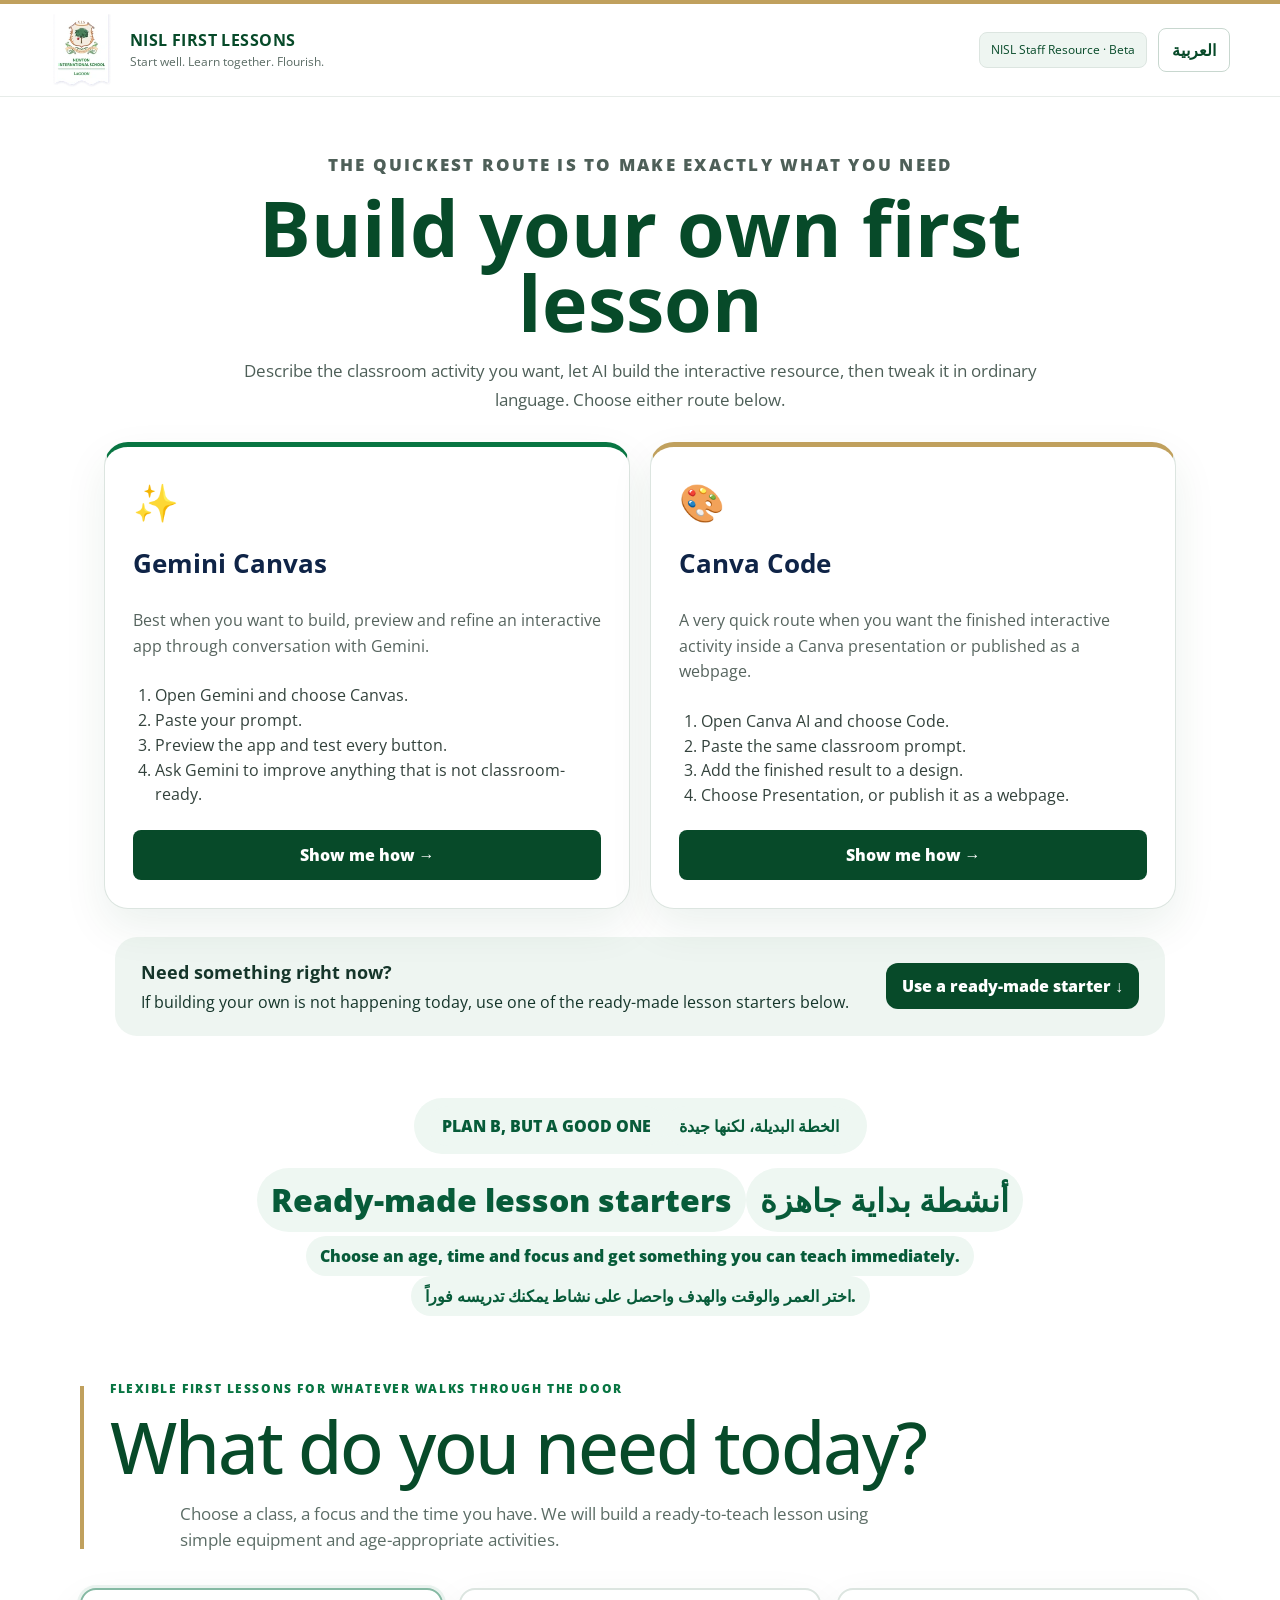
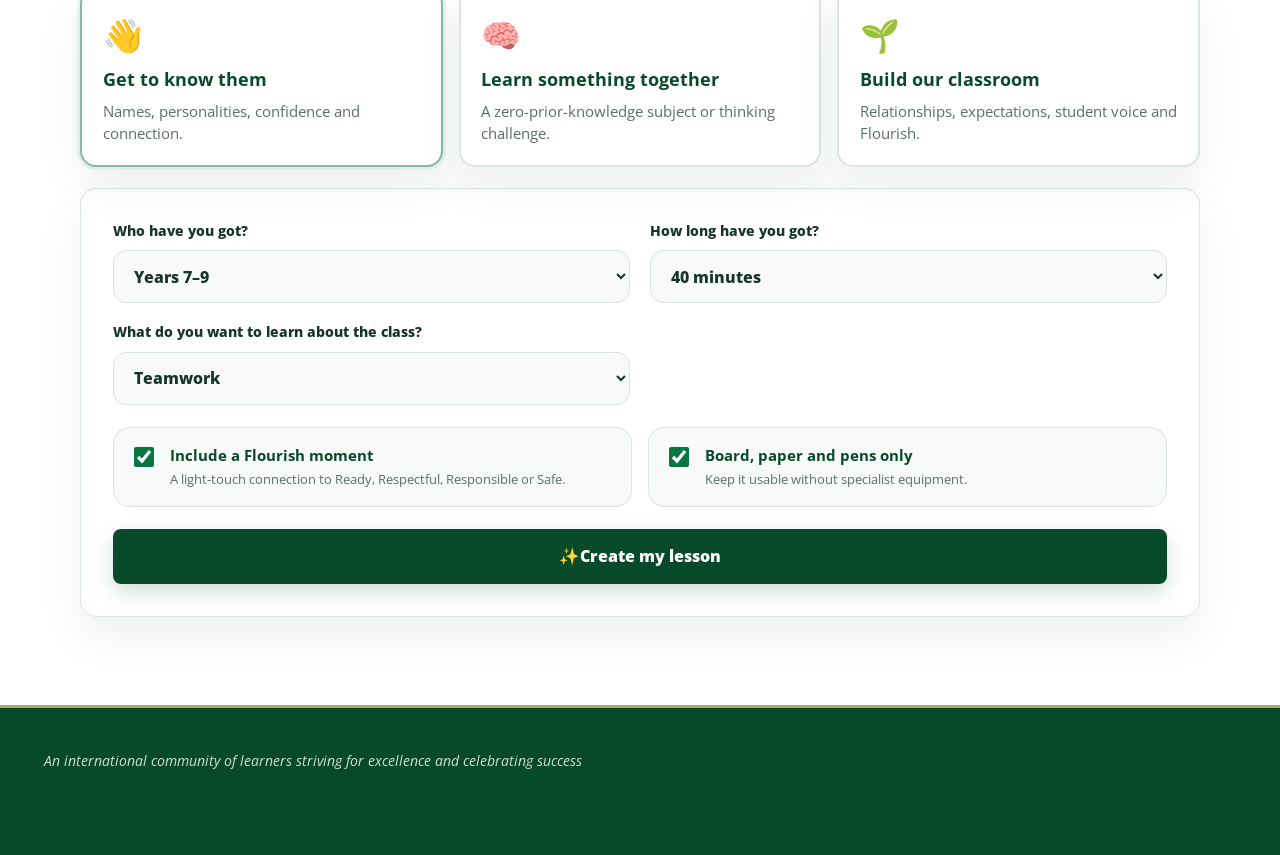
==== commit f73a5d4a: "Remove timetable limbo helper line" ====
--- a/index.html
+++ b/index.html
@@ -112,8 +112,6 @@
         </div>
         <button class="primary-button generate-button" type="submit"><span aria-hidden="true">✨</span><span data-i18n="createLesson">Create my lesson</span></button>
       </form>
-
-      <div class="quick-note"><span aria-hidden="true">💡</span><p data-i18n="quickNote"><strong>Designed for timetable limbo.</strong> No class list, no prior knowledge and no specialist resources required.</p></div>
     </section>
 
     <section class="result-section hidden" id="resultSection" aria-live="polite">
--- a/styles.css
+++ b/styles.css
@@ -1,491 +1,4 @@
-:root {
-  --ink: #13243a;
-  --muted: #607083;
-  --paper: #ffffff;
-  --wash: #f4f8f5;
-  --green: #0b5a36;
-  --green-2: #198754;
-  --navy: #173b70;
-  --blue: #1d75bd;
-  --amber: #e7a614;
-  --orange: #ef6c00;
-  --red: #d73a49;
-  --purple: #62388d;
-  --safe: #5c3a91;
-  --line: #dce7df;
-  --shadow: 0 20px 50px rgba(23, 59, 112, 0.12);
-  --radius: 22px;
-}
-
-* { box-sizing: border-box; }
-html { scroll-behavior: smooth; }
-body {
-  margin: 0;
-  font-family: Inter, ui-sans-serif, system-ui, -apple-system, BlinkMacSystemFont, "Segoe UI", Arial, sans-serif;
-  color: var(--ink);
-  background:
-    radial-gradient(circle at 8% 18%, rgba(25,135,84,.08), transparent 22rem),
-    radial-gradient(circle at 92% 15%, rgba(29,117,189,.08), transparent 25rem),
-    #f8fbf9;
-  line-height: 1.5;
-}
-
-body[dir="rtl"] {
-  font-family: Tahoma, Arial, sans-serif;
-}
-
-button, select, input { font: inherit; }
-button { cursor: pointer; }
-button:focus-visible, select:focus-visible, input:focus-visible, a:focus-visible {
-  outline: 4px solid rgba(29,117,189,.28);
-  outline-offset: 3px;
-}
-
-.skip-link {
-  position: absolute;
-  left: -9999px;
-  top: 0;
-  z-index: 100;
-  background: var(--navy);
-  color: white;
-  padding: .8rem 1rem;
-  border-radius: 0 0 10px 0;
-}
-.skip-link:focus { left: 0; }
-
-.hidden { display: none !important; }
-
-.site-header {
-  background: rgba(255,255,255,.94);
-  backdrop-filter: blur(14px);
-  position: sticky;
-  top: 0;
-  z-index: 20;
-  border-bottom: 1px solid rgba(11,90,54,.08);
-}
-
-.rainbow-strip {
-  height: 6px;
-  background: linear-gradient(90deg,
-    #d72845 0 14%, #ed6a13 14% 28%, #efb819 28% 42%,
-    #4b9c34 42% 56%, #188477 56% 70%, #1e6baa 70% 84%, #573486 84% 100%);
-}
-
-.header-inner {
-  width: min(1180px, calc(100% - 2rem));
-  margin: 0 auto;
-  min-height: 76px;
-  display: flex;
-  align-items: center;
-  justify-content: space-between;
-  gap: 1rem;
-}
-
-.brand {
-  display: flex;
-  align-items: center;
-  gap: .8rem;
-  color: inherit;
-  text-decoration: none;
-}
-.brand-mark {
-  width: 46px;
-  height: 52px;
-  display: grid;
-  place-items: center;
-  border: 2px solid #b88a2c;
-  border-radius: 45% 45% 50% 50% / 32% 32% 60% 60%;
-  background: white;
-  box-shadow: inset 0 -8px 0 rgba(11,90,54,.05);
-}
-.brand-tree {
-  width: 30px;
-  height: 30px;
-  display: grid;
-  place-items: center;
-  border-radius: 50%;
-  color: white;
-  background: radial-gradient(circle at 50% 38%, #4f9f38, #0b5a36 65%);
-  font-size: 1rem;
-}
-.brand-copy { display: grid; line-height: 1.05; }
-.brand-copy strong { color: var(--green); letter-spacing: .055em; font-size: 1rem; }
-.brand-copy small { color: var(--muted); margin-top: .35rem; font-size: .77rem; }
-
-.header-actions { display: flex; align-items: center; gap: .7rem; }
-.beta-pill {
-  border: 1px solid #d9e6de;
-  padding: .45rem .7rem;
-  border-radius: 999px;
-  color: var(--green);
-  font-size: .78rem;
-  background: #f5faf7;
-}
-.language-toggle {
-  border: 1px solid #cad9d0;
-  background: white;
-  color: var(--navy);
-  padding: .55rem .8rem;
-  border-radius: 12px;
-  font-weight: 700;
-}
-.language-toggle:hover { background: #f3f7fb; }
-
-main { min-height: 75vh; }
-.hero {
-  width: min(1120px, calc(100% - 2rem));
-  margin: 0 auto;
-  padding: 4.6rem 0 3rem;
-}
-.hero-copy { max-width: 790px; margin: 0 auto 2.2rem; text-align: center; }
-.eyebrow {
-  margin: 0 0 .8rem;
-  text-transform: uppercase;
-  letter-spacing: .13em;
-  color: var(--green-2);
-  font-size: .76rem;
-  font-weight: 800;
-}
-.hero h1 {
-  margin: 0;
-  color: var(--green);
-  font-size: clamp(2.2rem, 6vw, 4.5rem);
-  line-height: .98;
-  letter-spacing: -.045em;
-}
-.hero-intro {
-  color: var(--muted);
-  font-size: 1.08rem;
-  max-width: 710px;
-  margin: 1.2rem auto 0;
-}
-
-.pathway-grid {
-  display: grid;
-  grid-template-columns: repeat(3, 1fr);
-  gap: 1rem;
-  margin: 2rem 0 1.3rem;
-}
-.pathway-card {
-  border: 2px solid transparent;
-  background: white;
-  border-radius: var(--radius);
-  padding: 1.3rem;
-  text-align: left;
-  min-height: 170px;
-  box-shadow: 0 8px 28px rgba(12,66,39,.07);
-  display: grid;
-  align-content: start;
-  gap: .45rem;
-  transition: transform .18s ease, border-color .18s ease, box-shadow .18s ease;
-}
-body[dir="rtl"] .pathway-card { text-align: right; }
-.pathway-card:hover { transform: translateY(-3px); box-shadow: 0 14px 32px rgba(12,66,39,.12); }
-.pathway-card.active { border-color: var(--green-2); box-shadow: 0 0 0 4px rgba(25,135,84,.08), 0 14px 32px rgba(12,66,39,.12); }
-.pathway-icon { font-size: 2rem; }
-.pathway-card strong { color: var(--green); font-size: 1.12rem; }
-.pathway-card span:last-child { color: var(--muted); font-size: .92rem; }
-
-.builder-card {
-  background: rgba(255,255,255,.97);
-  border: 1px solid #dfebe3;
-  border-radius: 28px;
-  padding: clamp(1.2rem, 3vw, 2rem);
-  box-shadow: var(--shadow);
-}
-.form-grid {
-  display: grid;
-  grid-template-columns: repeat(2, minmax(0, 1fr));
-  gap: 1.2rem;
-}
-.field { display: grid; gap: .55rem; color: var(--ink); font-weight: 760; }
-.field span { font-size: .86rem; }
-.field select {
-  width: 100%;
-  border: 1px solid #ccdcd2;
-  background: #fbfdfc;
-  padding: .85rem 1rem;
-  border-radius: 13px;
-  color: var(--ink);
-  min-height: 49px;
-}
-.builder-options {
-  display: grid;
-  grid-template-columns: repeat(2, 1fr);
-  gap: 1rem;
-  margin: 1.4rem 0;
-}
-.check-option {
-  display: flex;
-  gap: .8rem;
-  padding: 1rem;
-  border-radius: 16px;
-  background: #f7faf8;
-  border: 1px solid #e1ebe5;
-}
-.check-option input { width: 20px; height: 20px; accent-color: var(--green-2); margin-top: .15rem; flex: 0 0 auto; }
-.check-option span { display: grid; gap: .2rem; }
-.check-option strong { color: var(--green); font-size: .92rem; }
-.check-option small { color: var(--muted); }
-
-.primary-button {
-  border: 0;
-  background: linear-gradient(135deg, var(--green), #147347);
-  color: white;
-  padding: .95rem 1.25rem;
-  border-radius: 14px;
-  font-weight: 820;
-  box-shadow: 0 10px 25px rgba(11,90,54,.22);
-}
-.primary-button:hover { filter: brightness(1.06); transform: translateY(-1px); }
-.generate-button { width: 100%; font-size: 1.03rem; }
-
-.quick-note {
-  display: flex;
-  gap: .75rem;
-  align-items: flex-start;
-  max-width: 780px;
-  margin: 1.4rem auto 0;
-  color: var(--muted);
-  font-size: .9rem;
-}
-.quick-note p { margin: 0; }
-.quick-note strong { color: var(--ink); }
-
-.result-section {
-  width: min(1120px, calc(100% - 2rem));
-  margin: 0 auto;
-  padding: 2rem 0 4rem;
-}
-.result-toolbar {
-  display: flex;
-  justify-content: space-between;
-  gap: 1rem;
-  align-items: center;
-  margin-bottom: 1rem;
-  flex-wrap: wrap;
-}
-.toolbar-actions { display: flex; flex-wrap: wrap; gap: .55rem; }
-.ghost-button, .small-button {
-  border: 1px solid #cad9d0;
-  background: white;
-  color: var(--navy);
-  border-radius: 11px;
-  padding: .62rem .8rem;
-  font-weight: 730;
-}
-.ghost-button:hover, .small-button:hover { background: #f5f8f6; border-color: #a7c1b0; }
-
-.lesson-sheet {
-  background: white;
-  border: 1px solid #dfebe3;
-  border-radius: 28px;
-  overflow: hidden;
-  box-shadow: var(--shadow);
-}
-.lesson-sheet::before {
-  content: "";
-  display: block;
-  height: 8px;
-  background: linear-gradient(90deg,
-    #d72845 0 14%, #ed6a13 14% 28%, #efb819 28% 42%,
-    #4b9c34 42% 56%, #188477 56% 70%, #1e6baa 70% 84%, #573486 84% 100%);
-}
-.lesson-header {
-  display: flex;
-  justify-content: space-between;
-  gap: 1.2rem;
-  padding: clamp(1.4rem, 4vw, 2.5rem);
-  background: linear-gradient(135deg, #f7fbf8, #fff);
-  border-bottom: 1px solid #e4ece7;
-}
-.lesson-kicker {
-  margin: 0 0 .45rem;
-  color: var(--green-2);
-  text-transform: uppercase;
-  font-size: .75rem;
-  letter-spacing: .12em;
-  font-weight: 850;
-}
-.lesson-header h2 {
-  color: var(--green);
-  margin: 0;
-  font-size: clamp(2rem, 5vw, 3.7rem);
-  line-height: 1.02;
-  letter-spacing: -.035em;
-}
-.lesson-summary { color: var(--muted); max-width: 720px; margin: .8rem 0 0; font-size: 1.02rem; }
-.lesson-badge {
-  width: 66px;
-  height: 66px;
-  flex: 0 0 auto;
-  display: grid;
-  place-items: center;
-  background: #eaf5ee;
-  border-radius: 50%;
-  font-size: 2rem;
-}
-.lesson-meta {
-  display: flex;
-  gap: .55rem;
-  flex-wrap: wrap;
-  padding: 1rem clamp(1.4rem, 4vw, 2.5rem) 0;
-}
-.meta-pill {
-  border-radius: 999px;
-  background: #eef5f0;
-  color: var(--green);
-  padding: .42rem .68rem;
-  font-size: .8rem;
-  font-weight: 760;
-}
-.teacher-overview {
-  display: grid;
-  grid-template-columns: 1.2fr 1fr;
-  gap: 1rem;
-  padding: 1.25rem clamp(1.4rem, 4vw, 2.5rem);
-}
-.teacher-overview > div {
-  border: 1px solid #e0e9e3;
-  border-radius: 16px;
-  padding: 1rem;
-  background: #fbfdfc;
-}
-.mini-label {
-  display: block;
-  text-transform: uppercase;
-  color: var(--green-2);
-  letter-spacing: .1em;
-  font-size: .69rem;
-  font-weight: 850;
-  margin-bottom: .35rem;
-}
-.teacher-overview p { margin: 0; }
-
-.lesson-stages {
-  padding: .4rem clamp(1.4rem, 4vw, 2.5rem) 1.5rem;
-  display: grid;
-  gap: .85rem;
-}
-.stage-card {
-  border-radius: 18px;
-  border: 1px solid #dfe8e2;
-  padding: 1.1rem;
-  display: grid;
-  grid-template-columns: 78px 1fr;
-  gap: 1rem;
-  background: white;
-}
-.stage-time {
-  border-radius: 13px;
-  padding: .65rem .55rem;
-  background: var(--navy);
-  color: white;
-  text-align: center;
-  align-self: start;
-}
-.stage-time strong { display: block; font-size: 1.25rem; line-height: 1; }
-.stage-time span { font-size: .7rem; opacity: .82; }
-.stage-copy h3 { margin: 0 0 .35rem; color: var(--navy); font-size: 1.1rem; }
-.stage-copy p { margin: 0; color: #32445a; }
-.stage-card.flourish { border-color: #cfe5d5; background: #f4faf6; }
-.stage-card.flourish .stage-time { background: var(--green-2); }
-.stage-card.exit { border-color: #dfd8ef; background: #faf8fd; }
-.stage-card.exit .stage-time { background: var(--purple); }
-
-.adaptation-panel {
-  margin: 0 clamp(1.4rem, 4vw, 2.5rem) 1.3rem;
-  display: grid;
-  grid-template-columns: repeat(2, 1fr);
-  border-radius: 18px;
-  overflow: hidden;
-  border: 1px solid #dde7e1;
-}
-.adaptation-panel > div { padding: 1.1rem; }
-.adaptation-panel > div:first-child { background: #f3f8f5; }
-.adaptation-panel > div:last-child { background: #f5f7fb; }
-.adaptation-panel h3 { margin: 0 0 .35rem; color: var(--green); }
-.adaptation-panel p { margin: 0; color: var(--muted); }
-
-.adjust-panel {
-  margin: 0 clamp(1.4rem, 4vw, 2.5rem) 2rem;
-  border: 1px dashed #b9cec0;
-  border-radius: 15px;
-  padding: 1rem;
-  display: flex;
-  flex-wrap: wrap;
-  gap: .75rem;
-  align-items: center;
-  justify-content: space-between;
-}
-.adjust-panel p { margin: 0; color: var(--muted); }
-.adjust-panel > div { display: flex; gap: .5rem; }
-.adjust-note { flex-basis: 100%; color: var(--green) !important; font-weight: 690; }
-
-.student-mode .no-student-view { display: none !important; }
-.student-mode .lesson-header { min-height: 220px; align-items: center; }
-.student-mode .lesson-header h2 { font-size: clamp(2.5rem, 8vw, 5.8rem); }
-.student-mode .lesson-summary { font-size: 1.25rem; }
-.student-mode .teacher-overview { display: none; }
-.student-mode .lesson-meta { justify-content: center; }
-.student-mode .stage-card { grid-template-columns: 96px 1fr; padding: 1.5rem; }
-.student-mode .stage-copy h3 { font-size: 1.5rem; }
-.student-mode .stage-copy p { font-size: 1.15rem; }
-.exit-student-view { margin: 1rem auto 0; display: block; }
-
-.site-footer {
-  padding: 2rem 1rem 2.6rem;
-  text-align: center;
-  color: var(--muted);
-}
-.footer-values {
-  display: flex;
-  justify-content: center;
-  gap: 1.2rem;
-  flex-wrap: wrap;
-  font-size: .78rem;
-  font-weight: 900;
-  letter-spacing: .055em;
-}
-.ready { color: var(--green); }
-.respectful { color: var(--blue); }
-.responsible { color: var(--orange); }
-.safe { color: var(--purple); }
-.site-footer p { font-size: .83rem; }
-
-@media (max-width: 840px) {
-  .beta-pill { display: none; }
-  .pathway-grid { grid-template-columns: 1fr; }
-  .pathway-card { min-height: 0; grid-template-columns: auto 1fr; align-items: center; }
-  .pathway-card .pathway-icon { grid-row: span 2; }
-  .form-grid, .builder-options, .teacher-overview, .adaptation-panel { grid-template-columns: 1fr; }
-  .lesson-header { align-items: flex-start; }
-  .result-toolbar { align-items: stretch; }
-  .toolbar-actions { width: 100%; }
-}
-
-@media (max-width: 560px) {
-  .header-inner { width: min(100% - 1rem, 1180px); min-height: 68px; }
-  .brand-copy small { display: none; }
-  .brand-copy strong { font-size: .88rem; }
-  .brand-mark { width: 40px; height: 46px; }
-  .hero { width: min(100% - 1rem, 1120px); padding-top: 2.8rem; }
-  .builder-card { border-radius: 20px; }
-  .result-section { width: min(100% - .75rem, 1120px); }
-  .lesson-sheet { border-radius: 20px; }
-  .stage-card { grid-template-columns: 62px 1fr; gap: .75rem; }
-  .stage-time strong { font-size: 1rem; }
-  .ghost-button { flex: 1; }
-}
-
-@media print {
-  body { background: white; }
-  .no-print, .site-header, .site-footer { display: none !important; }
-  .result-section { width: 100%; padding: 0; }
-  .lesson-sheet { box-shadow: none; border: 0; border-radius: 0; }
-  .lesson-sheet::before { height: 5px; }
-  .lesson-header { padding: 1rem 0; }
-  .lesson-meta, .teacher-overview, .lesson-stages { padding-left: 0; padding-right: 0; }
-  .adaptation-panel { margin-left: 0; margin-right: 0; }
-  .stage-card { break-inside: avoid; }
-}
+@import url("https://fonts.googleapis.com/css2?family=Open+Sans:ital,wght@0,300;0,400;0,500;0,600;0,700;0,800;1,300;1,400&display=swap");
+@import url("styles-base.css");
+@import url("brand-overrides.css");
+@import url("brand-copy.css");
